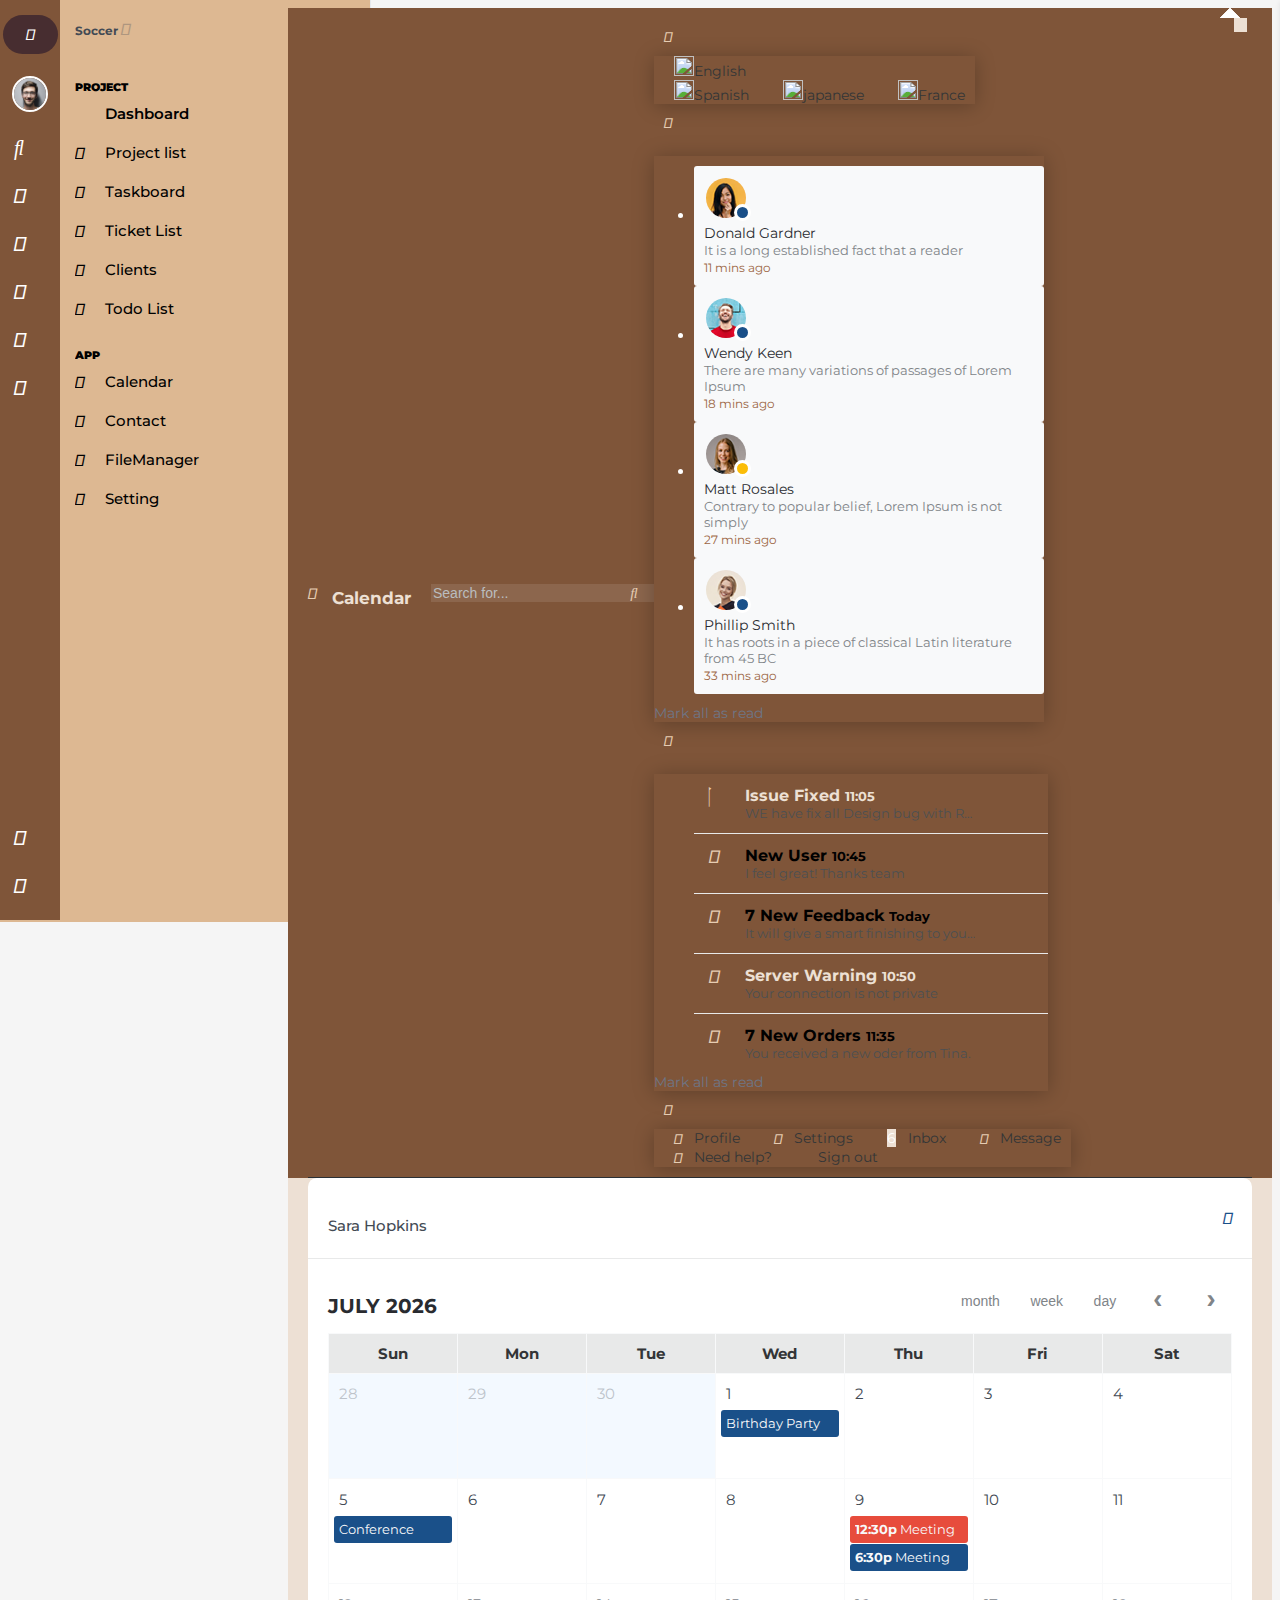
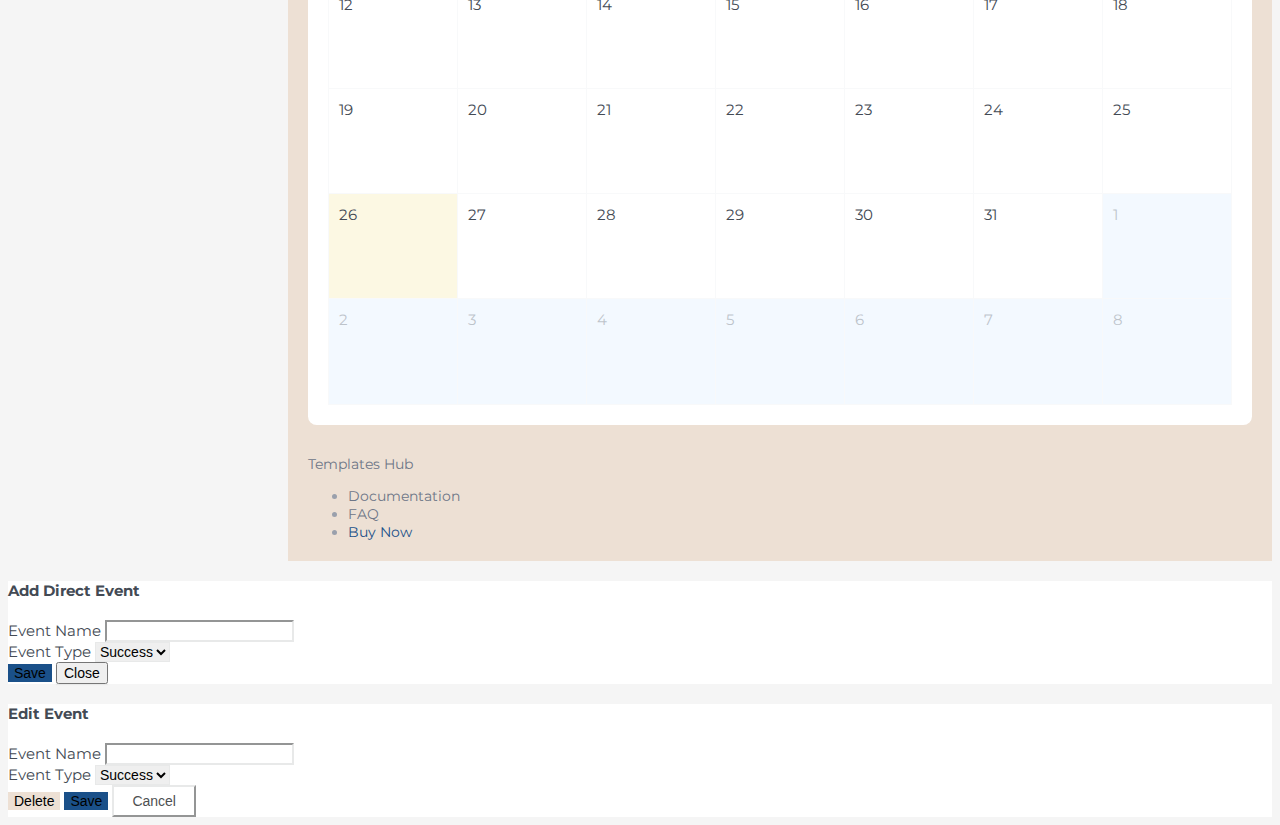
==== app-calendar.html @ 83dcba07 "Template completed v0.0.1" ====
<!doctype html>
<html lang="en" dir="ltr">

<!-- soccer/project/app-calendar.html  07 Jan 2020 03:39:43 GMT -->

<head>
    <meta charset="UTF-8">
    <meta name="viewport"
        content="width=device-width, user-scalable=no, initial-scale=1.0, maximum-scale=1.0, minimum-scale=1.0">
    <meta http-equiv="X-UA-Compatible" content="ie=edge">

    <link rel="icon" href="favicon.ico" type="image/x-icon" />

    <title>:: Soccer :: Calendar</title>

    <!-- Bootstrap Core and vandor -->
    <!-- <link rel="stylesheet" href="assets/plugins/bootstrap/css/bootstrap.min.css" /> -->
    <link href="https://cdn.jsdelivr.net/npm/bootstrap@5.1.3/dist/css/bootstrap.min.css" rel="stylesheet"
        integrity="sha384-1BmE4kWBq78iYhFldvKuhfTAU6auU8tT94WrHftjDbrCEXSU1oBoqyl2QvZ6jIW3" crossorigin="anonymous">
    <!--  Font Awesome -->
    <link rel="stylesheet" href="https://use.fontawesome.com/releases/v5.15.4/css/all.css"
        integrity="sha384-DyZ88mC6Up2uqS4h/KRgHuoeGwBcD4Ng9SiP4dIRy0EXTlnuz47vAwmeGwVChigm" crossorigin="anonymous">


    <link rel="stylesheet" href="assets/plugins/fullcalendar/fullcalendar.min.css">

    <!-- Core css -->
    <link rel="stylesheet" href="assets/css/main.css" />
    <link rel="stylesheet" href="assets/css/theme1.css" />
</head>

<body class="font-montserrat">
    <!-- Page Loader -->
    <div class="page-loader-wrapper">
        <div class="loader">
        </div>
    </div>

    <div id="main_content">

        <div id="header_top" class="header_top">
            <div class="container">
                <div class="hleft">
                    <a class="header-brand" href="index-2.html"><i class="fas   fa-soccer-ball-o brand-logo"></i></a>
                    <div class="dropdown">
                        <a href="javascript:void(0)" class="nav-link user_btn"><img class="avatar" src="assets/images/user.png"
                                alt="" data-toggle="tooltip" data-placement="right" title="User Menu" /></a>
                        <a href="page-search.html" class="nav-link icon xs-hide"><i class="fas fa-search"></i></a>
                        <a href="app-calendar.html" class="nav-link icon app_inbox xs-hide"><i class="fas fa-calendar"></i></a>
                        <a href="app-contact.html" class="nav-link icon xs-hide"><i class="far fa-id-card"></i></a>
                        <a href="app-chat.html" class="nav-link icon xs-hide"><i class="far fa-comments"></i></a>
                        <a href="app-filemanager.html" class="nav-link icon app_file xs-hide"><i class="far fa-folder"></i></a>
                        <a href="javascript:void(0)" class="nav-link icon theme_btn xs-hide"><i class="fas fa-paint-brush"
                                data-toggle="tooltip" data-placement="right" title="Themes"></i></a>
                    </div>
                </div>
                <div class="hright">
                    <div class="dropdown">
                        <a href="javascript:void(0)" class="nav-link icon settingbar"><i class="fas   fa-gear fa-spin"
                                data-toggle="tooltip" data-placement="right" title="Settings"></i></a>
                        <a href="javascript:void(0)" class="nav-link icon menu_toggle"><i class="fas  fa-align-left"></i></a>
                    </div>
                </div>
            </div>
        </div>

        <div id="rightsidebar" class="right_sidebar">
            <a href="javascript:void(0)" class="p-3 settingbar float-right"><i class="fas   fa-close"></i></a>
            <div class="p-4">
                <div class="mb-4">
                    <h6 class="font-14 font-weight-bold text-muted">Font Style</h6>
                    <div class="custom-controls-stacked font_setting">
                        <label class="custom-control custom-radio custom-control-inline">
                            <input type="radio" class="custom-control-input" name="font" value="font-opensans">
                            <span class="custom-control-label">Open Sans Font</span>
                        </label>
                        <label class="custom-control custom-radio custom-control-inline">
                            <input type="radio" class="custom-control-input" name="font" value="font-montserrat" checked="">
                            <span class="custom-control-label">Montserrat Google Font</span>
                        </label>
                        <label class="custom-control custom-radio custom-control-inline">
                            <input type="radio" class="custom-control-input" name="font" value="font-roboto">
                            <span class="custom-control-label">Robot Google Font</span>
                        </label>
                    </div>
                </div>
                <hr>
                <div class="mb-4">
                    <h6 class="font-14 font-weight-bold text-muted">Dropdown Menu Icon</h6>
                    <div class="custom-controls-stacked arrow_option">
                        <label class="custom-control custom-radio custom-control-inline">
                            <input type="radio" class="custom-control-input" name="marrow" value="arrow-a">
                            <span class="custom-control-label">A</span>
                        </label>
                        <label class="custom-control custom-radio custom-control-inline">
                            <input type="radio" class="custom-control-input" name="marrow" value="arrow-b">
                            <span class="custom-control-label">B</span>
                        </label>
                        <label class="custom-control custom-radio custom-control-inline">
                            <input type="radio" class="custom-control-input" name="marrow" value="arrow-c" checked="">
                            <span class="custom-control-label">C</span>
                        </label>
                    </div>
                    <h6 class="font-14 font-weight-bold mt-4 text-muted">SubMenu List Icon</h6>
                    <div class="custom-controls-stacked list_option">
                        <label class="custom-control custom-radio custom-control-inline">
                            <input type="radio" class="custom-control-input" name="listicon" value="list-a" checked="">
                            <span class="custom-control-label">A</span>
                        </label>
                        <label class="custom-control custom-radio custom-control-inline">
                            <input type="radio" class="custom-control-input" name="listicon" value="list-b">
                            <span class="custom-control-label">B</span>
                        </label>
                        <label class="custom-control custom-radio custom-control-inline">
                            <input type="radio" class="custom-control-input" name="listicon" value="list-c">
                            <span class="custom-control-label">C</span>
                        </label>
                    </div>
                </div>
                <hr>
                <div>
                    <h6 class="font-14 font-weight-bold mt-4 text-muted">General Settings</h6>
                    <ul class="setting-list list-unstyled mt-1 setting_switch">
                        <li>
                            <label class="custom-switch">
                                <span class="custom-switch-description">Night Mode</span>
                                <input type="checkbox" name="custom-switch-checkbox" class="custom-switch-input btn-darkmode">
                                <span class="custom-switch-indicator"></span>
                            </label>
                        </li>
                        <li>
                            <label class="custom-switch">
                                <span class="custom-switch-description">Fix Navbar top</span>
                                <input type="checkbox" name="custom-switch-checkbox" class="custom-switch-input btn-fixnavbar">
                                <span class="custom-switch-indicator"></span>
                            </label>
                        </li>
                        <li>
                            <label class="custom-switch">
                                <span class="custom-switch-description">Header Dark</span>
                                <input type="checkbox" name="custom-switch-checkbox" class="custom-switch-input btn-pageheader"
                                    checked="">
                                <span class="custom-switch-indicator"></span>
                            </label>
                        </li>
                        <li>
                            <label class="custom-switch">
                                <span class="custom-switch-description">Min Sidebar Dark</span>
                                <input type="checkbox" name="custom-switch-checkbox"
                                    class="custom-switch-input btn-min_sidebar">
                                <span class="custom-switch-indicator"></span>
                            </label>
                        </li>
                        <li>
                            <label class="custom-switch">
                                <span class="custom-switch-description">Sidebar Dark</span>
                                <input type="checkbox" name="custom-switch-checkbox" class="custom-switch-input btn-sidebar">
                                <span class="custom-switch-indicator"></span>
                            </label>
                        </li>
                        <li>
                            <label class="custom-switch">
                                <span class="custom-switch-description">Icon Color</span>
                                <input type="checkbox" name="custom-switch-checkbox" class="custom-switch-input btn-iconcolor">
                                <span class="custom-switch-indicator"></span>
                            </label>
                        </li>
                        <li>
                            <label class="custom-switch">
                                <span class="custom-switch-description">Gradient Color</span>
                                <input type="checkbox" name="custom-switch-checkbox" class="custom-switch-input btn-gradient">
                                <span class="custom-switch-indicator"></span>
                            </label>
                        </li>
                        <li>
                            <label class="custom-switch">
                                <span class="custom-switch-description">Box Shadow</span>
                                <input type="checkbox" name="custom-switch-checkbox" class="custom-switch-input btn-boxshadow">
                                <span class="custom-switch-indicator"></span>
                            </label>
                        </li>
                        <li>
                            <label class="custom-switch">
                                <span class="custom-switch-description">RTL Support</span>
                                <input type="checkbox" name="custom-switch-checkbox" class="custom-switch-input btn-rtl">
                                <span class="custom-switch-indicator"></span>
                            </label>
                        </li>
                        <li>
                            <label class="custom-switch">
                                <span class="custom-switch-description">Box Layout</span>
                                <input type="checkbox" name="custom-switch-checkbox" class="custom-switch-input btn-boxlayout">
                                <span class="custom-switch-indicator"></span>
                            </label>
                        </li>
                    </ul>
                </div>
                <hr>
                <div class="form-group">
                    <label class="d-block">Storage <span class="float-right">77%</span></label>
                    <div class="progress progress-sm">
                        <div class="progress-bar" role="progressbar" aria-valuenow="77" aria-valuemin="0" aria-valuemax="100"
                            style="width: 77%;"></div>
                    </div>
                    <button type="button" class="btn btn-primary btn-block mt-3">Upgrade Storage</button>
                </div>
            </div>
        </div>

        <div class="theme_div">
            <div class="card">
                <div class="card-body">
                    <ul class="list-group list-unstyled">
                        <li class="list-group-item mb-2">
                            <p>Default Theme</p>
                            <a href="index-2.html"><img src="assets/images/themes/default.png" class="img-fluid" /></a>
                        </li>
                        <li class="list-group-item mb-2">
                            <p>Night Mode Theme</p>
                            <a href="project-dark/index.html"><img src="assets/images/themes/dark.png"
                                    class="img-fluid" /></a>
                        </li>
                        <li class="list-group-item mb-2">
                            <p>RTL Version</p>
                            <a href="project-rtl/index.html"><img src="assets/images/themes/rtl.png"
                                    class="img-fluid" /></a>
                        </li>
                    </ul>
                </div>
            </div>
        </div>

        <div class="user_div">
            <h5 class="brand-name mb-4">Soccer<a href="javascript:void(0)" class="user_btn"><i
                        class="icon-logout"></i></a></h5>
            <div class="card-body">
                <a href="page-profile.html"><img class="card-profile-img" src="assets/images/sm/avatar1.jpg" alt=""></a>
                <h6 class="mb-0">Peter Richards</h6>
                <span>peter.richard@gmail.com</span>
                <div class="d-flex align-items-baseline mt-3">
                    <h3 class="mb-0 mr-2">9.8</h3>
                    <p class="mb-0"><span class="text-success">1.6% <i class="fa  fa-arrow-up"></i></span></p>
                </div>
                <div class="progress progress-xs">
                    <div class="progress-bar" role="progressbar" style="width: 15%" aria-valuenow="15" aria-valuemin="0"
                        aria-valuemax="100"></div>
                    <div class="progress-bar bg-info" role="progressbar" style="width: 20%" aria-valuenow="20"
                        aria-valuemin="0" aria-valuemax="100"></div>
                    <div class="progress-bar bg-success" role="progressbar" style="width: 30%" aria-valuenow="30"
                        aria-valuemin="0" aria-valuemax="100"></div>
                    <div class="progress-bar bg-orange" role="progressbar" style="width: 5%" aria-valuenow="20"
                        aria-valuemin="0" aria-valuemax="100"></div>
                    <div class="progress-bar bg-indigo" role="progressbar" style="width: 13%" aria-valuenow="20"
                        aria-valuemin="0" aria-valuemax="100"></div>
                </div>
                <h6 class="text-uppercase font-10 mt-1">Performance Score</h6>
                <hr>
                <p>Activity</p>
                <ul class="new_timeline">
                    <li>
                        <div class="bullet pink"></div>
                        <div class="time">11:00am</div>
                        <div class="desc">
                            <h3>Attendance</h3>
                            <h4>Computer Class</h4>
                        </div>
                    </li>
                    <li>
                        <div class="bullet pink"></div>
                        <div class="time">11:30am</div>
                        <div class="desc">
                            <h3>Added an interest</h3>
                            <h4>“Volunteer Activities”</h4>
                        </div>
                    </li>
                    <li>
                        <div class="bullet green"></div>
                        <div class="time">12:00pm</div>
                        <div class="desc">
                            <h3>Developer Team</h3>
                            <h4>Hangouts</h4>
                            <ul class="list-unstyled team-info margin-0 p-t-5">
                                <li><img src="assets/images/xs/avatar1.jpg" alt="Avatar"></li>
                                <li><img src="assets/images/xs/avatar2.jpg" alt="Avatar"></li>
                                <li><img src="assets/images/xs/avatar3.jpg" alt="Avatar"></li>
                                <li><img src="assets/images/xs/avatar4.jpg" alt="Avatar"></li>
                            </ul>
                        </div>
                    </li>
                    <li>
                        <div class="bullet green"></div>
                        <div class="time">2:00pm</div>
                        <div class="desc">
                            <h3>Responded to need</h3>
                            <a href="javascript:void(0)">“In-Kind Opportunity”</a>
                        </div>
                    </li>
                    <li>
                        <div class="bullet orange"></div>
                        <div class="time">1:30pm</div>
                        <div class="desc">
                            <h3>Lunch Break</h3>
                        </div>
                    </li>
                    <li>
                        <div class="bullet green"></div>
                        <div class="time">2:38pm</div>
                        <div class="desc">
                            <h3>Finish</h3>
                            <h4>Go to Home</h4>
                        </div>
                    </li>
                </ul>
            </div>
        </div>

        <div id="left-sidebar" class="sidebar ">
            <h5 class="brand-name">Soccer
                <a href="javascript:void(0)" class="menu_option float-right">
                    <span class="d-flex justify-content-end">
                        <i class=" fas fa-th-large font-16" data-toggle="tooltip" data-placement="left"
                            title="Grid & List Toggle"></i>
                    </span>
                </a>
            </h5>
            <nav id="left-sidebar-nav" class="sidebar-nav">
                <ul class="metismenu">
                    <li class="g_heading">Project</li>
                    <li class="active"><a href="index-2.html"><i class="fas fa-tachometer-alt"></i><span>Dashboard</span></a>
                    </li>
                    <li><a href="project-list.html"><i class="fas   fa-list-ol"></i><span>Project list</span></a></li>
                    <li><a href="project-taskboard.html"><i class="fas fa-calendar-check-o"></i><span>Taskboard</span></a></li>
                    <li><a href="project-ticket.html"><i class="fas fa-list-ul"></i><span>Ticket List</span></a></li>
                   
                    <li><a href="project-clients.html"><i class="fas   fa-user"></i><span>Clients</span></a></li>
                    <li><a href="project-todo.html"><i class="fas fa-check-square "></i><span>Todo List</span></a>
                    </li>
                    <li class="g_heading">App</li>
                    <li><a href="app-calendar.html"><i class="fas   fa-calendar"></i><span>Calendar</span></a></li>
                    <li><a href="app-contact.html"><i class="fas   fa-address-book"></i><span>Contact</span></a></li>
                    <li><a href="app-filemanager.html"><i class="fas   fa-folder"></i><span>FileManager</span></a></li>
                    <li><a href="app-setting.html"><i class="fas   fa-gear"></i><span>Setting</span></a></li>
                </ul>
            </nav>
        </div>

        <div class="page">
            <div id="page_top" class="section-body top_dark">
                <div class="container-fluid">
                    <div class="page-header">
                        <div class="left">
                            <a href="javascript:void(0)" class="icon menu_toggle mr-3"><i
                                    class="fas  fa-align-left"></i></a>
                            <h1 class="page-title">Calendar</h1>

                        </div>
                    <div class="right">
                        <div class="input-icon xs-hide mr-4">
                            <input type="text" class="form-control" placeholder="Search for...">
                            <span class="input-icon-addon"><i class="fas fa-search"></i></span>
                        </div>
                        <div class="notification d-flex">
                            <div class="dropdown d-flex">
                                <a class="nav-link icon d-none d-md-flex btn btn-default btn-icon ml-2" data-toggle="dropdown"><i
                                        class="fas   fa-language"></i></a>
                                <div class="dropdown-menu dropdown-menu-right dropdown-menu-arrow">
                                    <a class="dropdown-item" href="#"><img class="w20 mr-2" src="assets/images/flags/us.svg">English</a>
                                    <div class="dropdown-divider"></div>
                                    <a class="dropdown-item" href="#"><img class="w20 mr-2" src="assets/images/flags/es.svg">Spanish</a>
                                    <a class="dropdown-item" href="#"><img class="w20 mr-2" src="assets/images/flags/jp.svg">japanese</a>
                                    <a class="dropdown-item" href="#"><img class="w20 mr-2" src="assets/images/flags/bl.svg">France</a>
                                </div>
                            </div>
                            <div class="dropdown d-flex">
                                <a class="nav-link icon d-none d-md-flex btn btn-default btn-icon ml-2" data-toggle="dropdown"><i
                                        class="fas   fa-envelope"></i><span class="badge badge-success nav-unread"></span></a>
                                <div class="dropdown-menu dropdown-menu-right dropdown-menu-arrow">
                                    <ul class="right_chat list-unstyled w350 p-0">
                                        <li class="online">
                                            <a href="javascript:void(0);" class="media">
                                                <img class="media-object" src="assets/images/xs/avatar4.jpg" alt="">
                                                <div class="media-body">
                                                    <span class="name">Donald Gardner</span>
                                                    <div class="message">It is a long established fact that a reader
                                                    </div>
                                                    <small>11 mins ago</small>
                                                    <span class="badge badge-outline status"></span>
                                                </div>
                                            </a>
                                        </li>
                                        <li class="online">
                                            <a href="javascript:void(0);" class="media">
                                                <img class="media-object " src="assets/images/xs/avatar5.jpg" alt="">
                                                <div class="media-body">
                                                    <span class="name">Wendy Keen</span>
                                                    <div class="message">There are many variations of passages of
                                                        Lorem Ipsum</div>
                                                    <small>18 mins ago</small>
                                                    <span class="badge badge-outline status"></span>
                                                </div>
                                            </a>
                                        </li>
                                        <li class="offline">
                                            <a href="javascript:void(0);" class="media">
                                                <img class="media-object " src="assets/images/xs/avatar2.jpg" alt="">
                                                <div class="media-body">
                                                    <span class="name">Matt Rosales</span>
                                                    <div class="message">Contrary to popular belief, Lorem Ipsum is
                                                        not simply</div>
                                                    <small>27 mins ago</small>
                                                    <span class="badge badge-outline status"></span>
                                                </div>
                                            </a>
                                        </li>
                                        <li class="online">
                                            <a href="javascript:void(0);" class="media">
                                                <img class="media-object " src="assets/images/xs/avatar3.jpg" alt="">
                                                <div class="media-body">
                                                    <span class="name">Phillip Smith</span>
                                                    <div class="message">It has roots in a piece of classical Latin
                                                        literature from 45 BC</div>
                                                    <small>33 mins ago</small>
                                                    <span class="badge badge-outline status"></span>
                                                </div>
                                            </a>
                                        </li>
                                    </ul>
                                    <div class="dropdown-divider"></div>
                                    <a href="javascript:void(0)" class="dropdown-item text-center text-muted-dark readall">Mark all as
                                        read</a>
                                </div>
                            </div>
                            <div class="dropdown d-flex">
                                <a class="nav-link icon d-none d-md-flex btn btn-default btn-icon ml-2" data-toggle="dropdown"><i
                                        class="fas   fa-bell"></i><span class="badge badge-primary nav-unread"></span></a>
                                <div class="dropdown-menu dropdown-menu-right dropdown-menu-arrow">
                                    <ul class="list-unstyled feeds_widget">
                                        <li>
                                            <div class="feeds-left"><i class="fas   fa-check"></i></div>
                                            <div class="feeds-body">
                                                <h4 class="title text-danger">Issue Fixed <small
                                                        class="float-right text-muted">11:05</small></h4>
                                                <small>WE have fix all Design bug with Responsive</small>
                                            </div>
                                        </li>
                                        <li>
                                            <div class="feeds-left"><i class="fas   fa-user"></i></div>
                                            <div class="feeds-body">
                                                <h4 class="title">New User <small class="float-right text-muted">10:45</small></h4>
                                                <small>I feel great! Thanks team</small>
                                            </div>
                                        </li>
                                        <li>
                                            <div class="feeds-left"><i class="fas   fa-thumbs-o-up"></i></div>
                                            <div class="feeds-body">
                                                <h4 class="title">7 New Feedback <small class="float-right text-muted">Today</small></h4>
                                                <small>It will give a smart finishing to your site</small>
                                            </div>
                                        </li>
                                        <li>
                                            <div class="feeds-left"><i class="fas   fa-question-circle"></i></div>
                                            <div class="feeds-body">
                                                <h4 class="title text-warning">Server Warning <small
                                                        class="float-right text-muted">10:50</small></h4>
                                                <small>Your connection is not private</small>
                                            </div>
                                        </li>
                                        <li>
                                            <div class="feeds-left"><i class="fas   fa-shopping-cart"></i></div>
                                            <div class="feeds-body">
                                                <h4 class="title">7 New Orders <small class="float-right text-muted">11:35</small></h4>
                                                <small>You received a new oder from Tina.</small>
                                            </div>
                                        </li>
                                    </ul>
                                    <div class="dropdown-divider"></div>
                                    <a href="javascript:void(0)" class="dropdown-item text-center text-muted-dark readall">Mark all as
                                        read</a>
                                </div>
                            </div>
                            <div class="dropdown d-flex">
                                <a class="nav-link icon d-none d-md-flex btn btn-default btn-icon ml-2" data-toggle="dropdown"><i
                                        class="fas   fa-user"></i></a>
                                <div class="dropdown-menu dropdown-menu-right dropdown-menu-arrow">
                                    <a class="dropdown-item" href="page-profile.html"><i class="dropdown-icon far fa-user"></i> Profile</a>
                                    <a class="dropdown-item" href="app-setting.html"><i class="dropdown-icon fas fa-cog"></i> Settings</a>
                                    <a class="dropdown-item" href="javascript:void(0)"><span class="float-right"><span
                                                class="badge badge-primary">6</span></span><i class="dropdown-icon far fa-mail"></i>
                                        Inbox</a>
                                    <a class="dropdown-item" href="javascript:void(0)"><i class="dropdown-icon far fa-send"></i> Message</a>
                                    <div class="dropdown-divider"></div>
                                    <a class="dropdown-item" href="javascript:void(0)"><i class="dropdown-icon far fa-question-circle"></i>
                                        Need help?</a>
                                    <a class="dropdown-item" href="login.html"><i class="dropdown-icon fas fa-sign-out-alt"></i> Sign
                                        out</a>
                                </div>
                            </div>
                        </div>
                    </div>
                    </div>
                </div>
            </div>
            <div class="section-body mt-3">
                <div class="container-fluid">
                    <div class="row clearfix row-deck">
                        <div class="col-lg-12 col-md-12">
                            <div class="card">
                                <div class="card-header bline">
                                    <h3 class="card-title">Sara Hopkins</h3>
                                    <div class="card-options">
                                        <a href="#" class="card-options-fullscreen" data-toggle="card-fullscreen"><i
                                                class="fas fa-compress"></i></a>
                                    </div>
                                </div>
                                <div class="card-body">
                                    <div id="calendar"></div>
                                </div>
                            </div>
                        </div>
                    </div>
                </div>
            </div>
            <div class="section-body">
                <footer class="footer">
                    <div class="container-fluid">
                        <div class="row">
                            <div class="col-md-6 col-sm-12">
                                <a href="templateshub.net">Templates Hub</a>
                            </div>
                            <div class="col-md-6 col-sm-12 text-md-right d-flex justify-content-end">
                                <ul class="list-inline mb-0">
                                    <li class="list-inline-item"><a href="doc/index.html">Documentation</a></li>
                                    <li class="list-inline-item"><a href="javascript:void(0)">FAQ</a></li>
                                    <li class="list-inline-item"><a href="javascript:void(0)"
                                            class="btn btn-outline-primary btn-sm">Buy Now</a></li>
                                </ul>
                            </div>
                        </div>
                    </div>
                </footer>
            </div>
        </div>
    </div>


    <!-- Add New Event popup -->
    <div class="modal fade" id="addNewEvent" aria-hidden="true" style="display: none;">
        <div class="modal-dialog">
            <div class="modal-content">
                <div class="modal-header">
                    <h4 class="modal-title"><strong>Add</strong> an event</h4>
                    <button type="button" class="close" data-dismiss="modal" aria-hidden="true">×</button>
                </div>
                <div class="modal-body">
                    <form>
                        <div class="row">
                            <div class="col-md-6">
                                <label class="control-label">Event Name</label>
                                <input class="form-control" placeholder="Enter name" type="text" name="category-name">
                            </div>
                            <div class="col-md-6">
                                <label class="control-label">Choose Event Color</label>
                                <select class="form-control" data-placeholder="Choose a color..." name="category-color">
                                    <option value="success">Success</option>
                                    <option value="danger">Danger</option>
                                    <option value="info">Info</option>
                                    <option value="primary">Primary</option>
                                    <option value="warning">Warning</option>
                                </select>
                            </div>
                        </div>
                    </form>
                </div>
                <div class="modal-footer">
                    <button type="button" class="btn btn-success save-event" data-dismiss="modal">Save</button>
                    <button type="button" class="btn btn-secondary" data-dismiss="modal">Close</button>
                </div>
            </div>
        </div>
    </div>
    <!-- Add Direct Event popup -->
    <div class="modal fade" id="addDirectEvent" tabindex="-1" role="dialog">
        <div class="modal-dialog" role="document">
            <div class="modal-content">
                <div class="modal-header">
                    <h4 class="modal-title">Add Direct Event</h4>
                </div>
                <div class="modal-body">
                    <div class="row">
                        <div class="col-md-6">
                            <div class="form-group">
                                <label>Event Name</label>
                                <input class="form-control" name="event-name" type="text" />
                            </div>
                        </div>
                        <div class="col-md-6">
                            <div class="form-group">
                                <label>Event Type</label>
                                <select name="event-bg" class="form-control">
                                    <option value="success">Success</option>
                                    <option value="danger">Danger</option>
                                    <option value="info">Info</option>
                                    <option value="primary">Primary</option>
                                    <option value="warning">Warning</option>
                                </select>
                            </div>
                        </div>
                    </div>
                </div>
                <div class="modal-footer">
                    <button class="btn save-btn btn-success">Save</button>
                    <button class="btn btn-secondary" data-dismiss="modal">Close</button>
                </div>
            </div>
        </div>
    </div>
    <!-- Event Edit Modal popup -->
    <div class="modal fade" id="eventEditModal" tabindex="-1" role="dialog">
        <div class="modal-dialog" role="document">
            <div class="modal-content">
                <div class="modal-header">
                    <h4 class="modal-title">Edit Event</h4>
                </div>
                <div class="modal-body">
                    <div class="row">
                        <div class="col-md-6">
                            <div class="form-group">
                                <label>Event Name</label>
                                <input class="form-control" name="event-name" type="text" />
                            </div>
                        </div>
                        <div class="col-md-6">
                            <div class="form-group">
                                <label>Event Type</label>
                                <select name="event-bg" class="form-control">
                                    <option value="success">Success</option>
                                    <option value="danger">Danger</option>
                                    <option value="info">Info</option>
                                    <option value="primary">Primary</option>
                                    <option value="warning">Warning</option>
                                </select>
                            </div>
                        </div>
                    </div>
                </div>
                <div class="modal-footer">
                    <button class="btn mr-auto delete-btn btn-danger">Delete</button>
                    <button class="btn save-btn btn-success">Save</button>
                    <button class="btn btn-default" data-dismiss="modal">Cancel</button>
                </div>
            </div>
        </div>
    </div>

    <script src="assets/bundles/lib.vendor.bundle.js"></script>

    <script src="assets/bundles/fullcalendar.bundle.js"></script>

    <script src="assets/js/core.js"></script>
    <script src="assets/js/page/calendar.js"></script>
</body>

<!-- soccer/project/app-calendar.html  07 Jan 2020 03:40:20 GMT -->

</html>
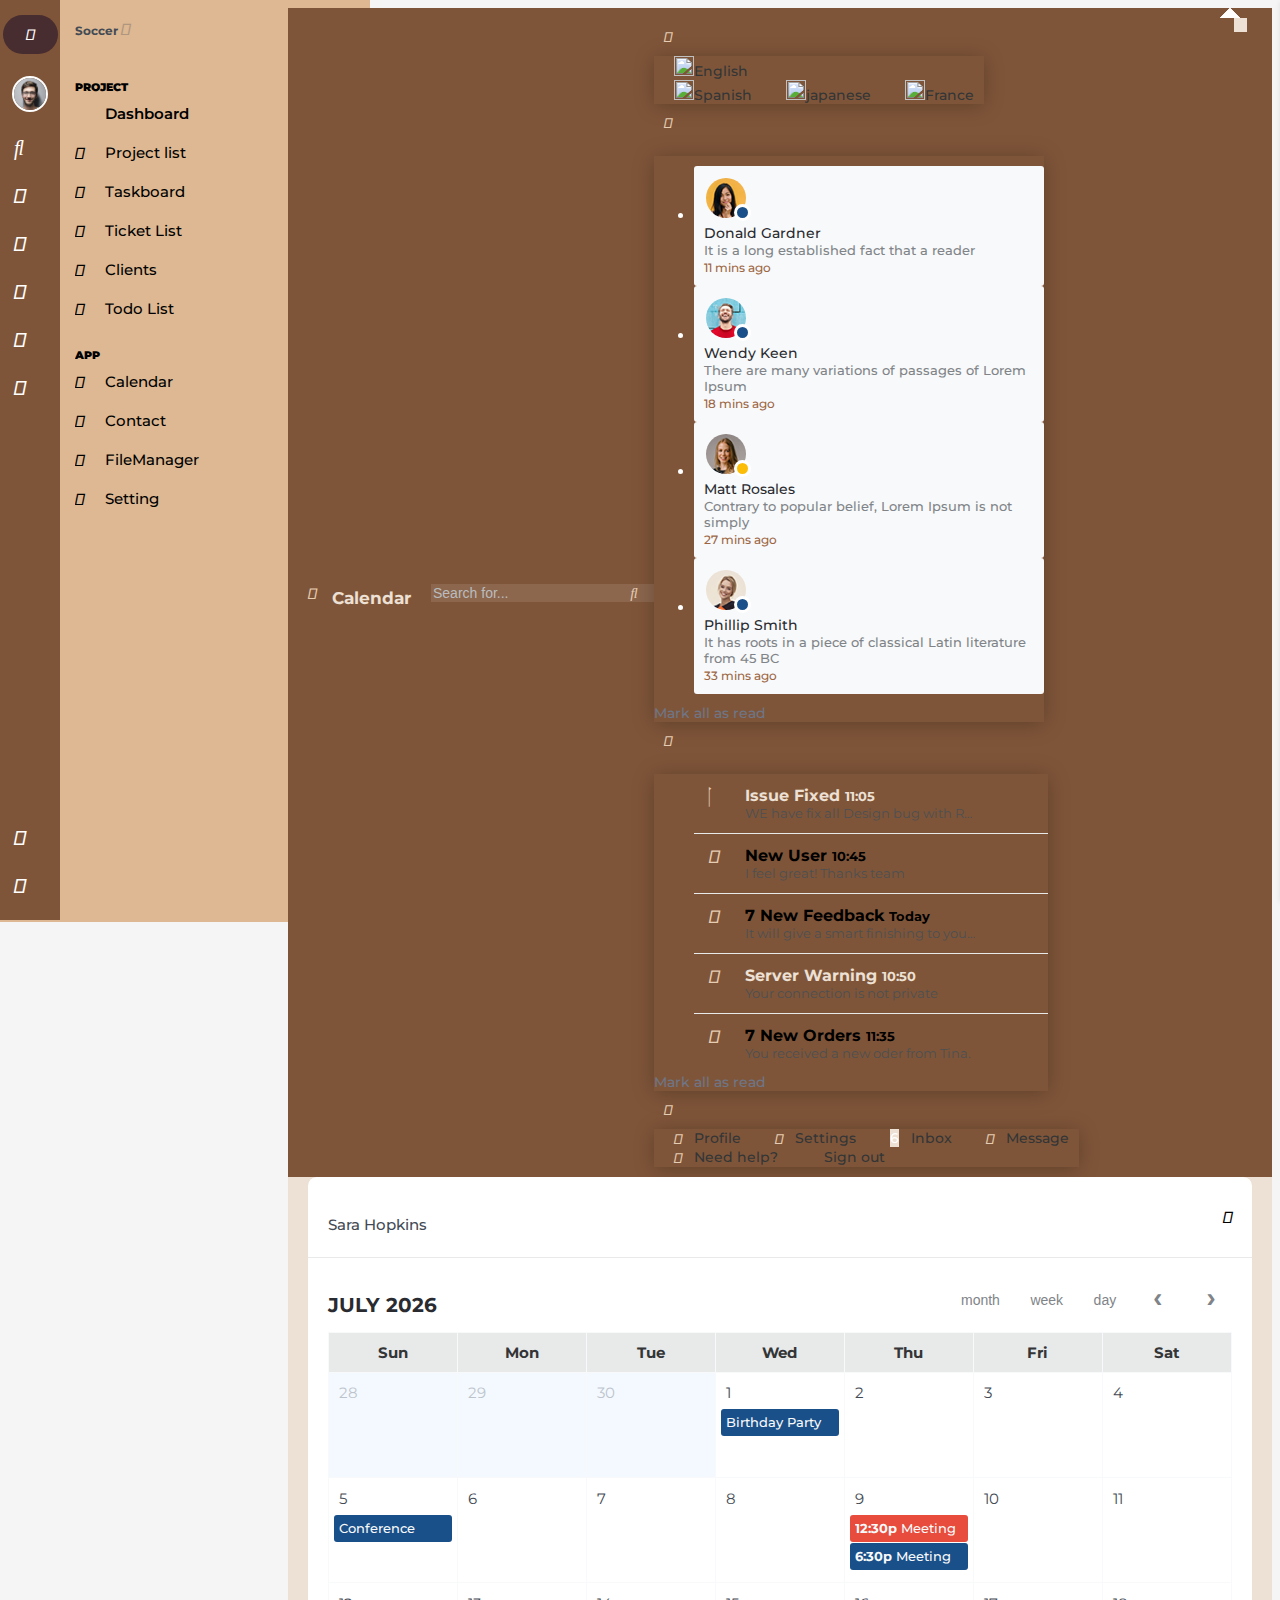
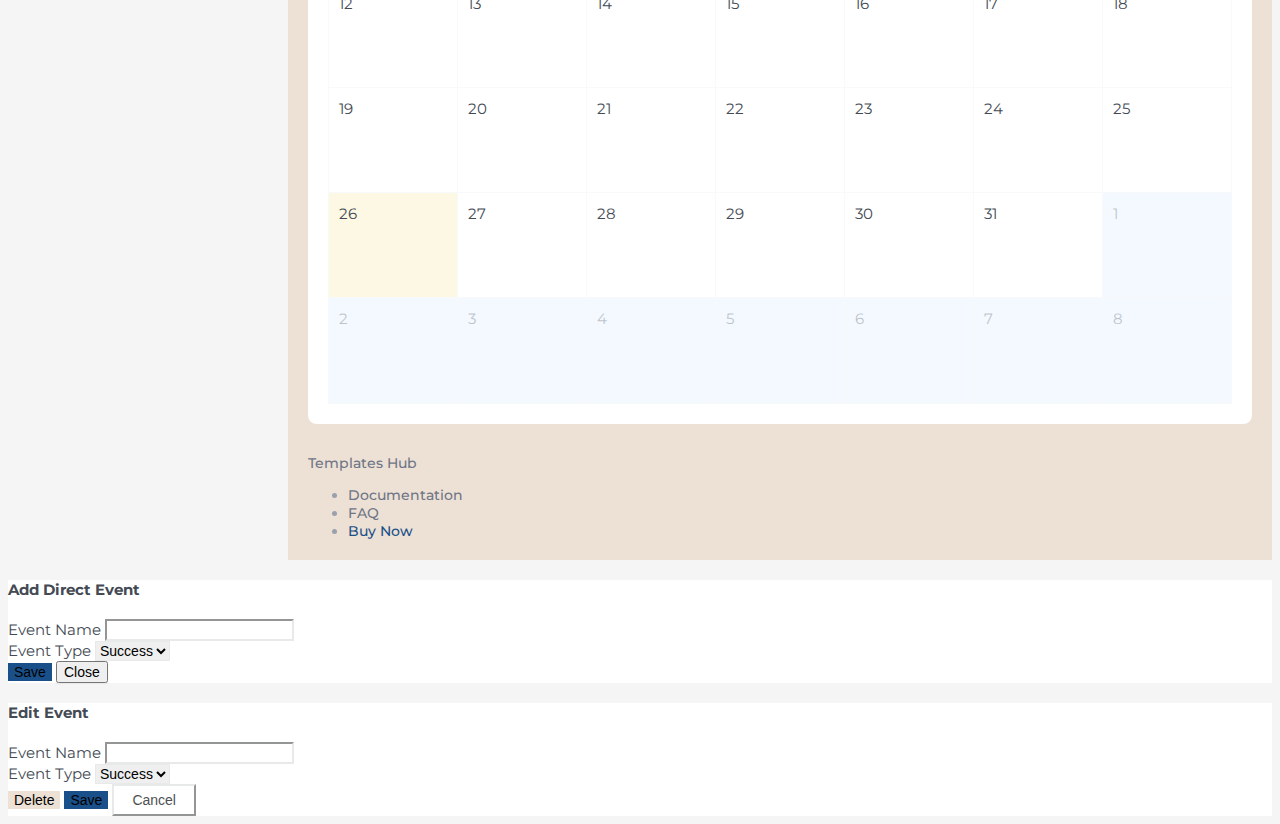
==== commit 338272d3: "updated all design" ====
--- a/app-calendar.html
+++ b/app-calendar.html
@@ -41,7 +41,7 @@
         <div id="header_top" class="header_top">
             <div class="container">
                 <div class="hleft">
-                    <a class="header-brand" href="index-2.html"><i class="fas   fa-soccer-ball-o brand-logo"></i></a>
+                    <a class="header-brand" href="index.html"><i class="fas   fa-soccer-ball-o brand-logo"></i></a>
                     <div class="dropdown">
                         <a href="javascript:void(0)" class="nav-link user_btn"><img class="avatar" src="assets/images/user.png"
                                 alt="" data-toggle="tooltip" data-placement="right" title="User Menu" /></a>
@@ -213,7 +213,7 @@
                     <ul class="list-group list-unstyled">
                         <li class="list-group-item mb-2">
                             <p>Default Theme</p>
-                            <a href="index-2.html"><img src="assets/images/themes/default.png" class="img-fluid" /></a>
+                            <a href="index.html"><img src="assets/images/themes/default.png" class="img-fluid" /></a>
                         </li>
                         <li class="list-group-item mb-2">
                             <p>Night Mode Theme</p>
@@ -326,7 +326,7 @@
             <nav id="left-sidebar-nav" class="sidebar-nav">
                 <ul class="metismenu">
                     <li class="g_heading">Project</li>
-                    <li class="active"><a href="index-2.html"><i class="fas fa-tachometer-alt"></i><span>Dashboard</span></a>
+                    <li class="active"><a href="index.html"><i class="fas fa-tachometer-alt"></i><span>Dashboard</span></a>
                     </li>
                     <li><a href="project-list.html"><i class="fas   fa-list-ol"></i><span>Project list</span></a></li>
                     <li><a href="project-taskboard.html"><i class="fas fa-calendar-check-o"></i><span>Taskboard</span></a></li>
--- a/assets/css/main.css
+++ b/assets/css/main.css
@@ -8629,7 +8629,7 @@
 }
 
 .page .section-body {
-    background: #ede0d4
+    background: #ede0d4;
 }
 
 .section-body {
@@ -8666,7 +8666,7 @@
     justify-content: space-between;
     padding: 10px 0;
     align-items: center;
-    border-bottom: 1px solid #E8E9E9
+    /* border-bottom: 1px solid #E8E9E9 */
 }
 
 .page-header .left {
@@ -9425,7 +9425,7 @@
     transition: all 0.3s ease-in-out;
     width: 280px;
     background-color: #fff;
-    border-right: 1px solid #E6E9ED;
+    /* border-right: 1px solid #E6E9ED; */
     left: 0;
     overflow-y: auto;
     position: fixed;
@@ -10056,22 +10056,24 @@
 
 .nav-tabs .nav-link {
     transition: .3s border-color;
-    font-weight: 400;
+    font-weight: 500;
     border: 0;
     color: inherit;
     border-bottom: 3px solid transparent;
     margin-bottom: -1px;
-    padding: 1rem 0
+    padding: 1rem 0;
+    color:#9c6644
 }
 
 .nav-tabs .nav-link:hover:not(.disabled) {
-    border-color: #6e7687;
-    color: #6e7687
+    border-color:#a44200 ;
+    color: #a44200 
 }
 
 .nav-tabs .nav-link.active {
-    border-color: #2185d0;
-    color: #2185d0;
+    font-weight: 700;
+    border-color: #7f5539;
+    color: #7f5539;
     background: transparent
 }
 
@@ -10737,7 +10739,7 @@
 
 .card-options a:not(.btn):hover {
     text-decoration: none;
-    color: #fff
+    color: #7f5539
 }
 
 .card-options .dropdown-toggle:after {
--- a/assets/css/theme1.css
+++ b/assets/css/theme1.css
@@ -3,9 +3,17 @@
     background: #E74C3C
 }
 
-a,
-.btn-link {
+a, .btn-link {
+    font-weight: 500;
     color: #9c6644
+ 
+}
+.btn-link:hover {
+    color: #a44200 
+}
+
+a:hover{
+    color: #a44200 
 }
 
 .text-green,
@@ -31,7 +39,14 @@
 .badge-primary {
     background-color: #ede0d4
 }
-
+.btn-add {
+    background: #9c6644 ;
+    color: #fff; 
+}
+.btn-add:hover {
+    background: #7f5539 ;
+    color: #fff ;
+}
 .btn-primary {
     background: #1A5089;
     color: #fff;
@@ -44,8 +59,8 @@
 }
 
 .nav-tabs .nav-link.active {
-    border-color: #E74C3C;
-    color: #E74C3C
+    border-color: #7f5539;
+    color: #7f5539
 }
 
 .form-control:focus {
@@ -309,7 +324,7 @@
 }
 
 .card .card-options a {
-    color: #1A5089
+    color: #000000
 }
 
 .card .card-options a.btn {
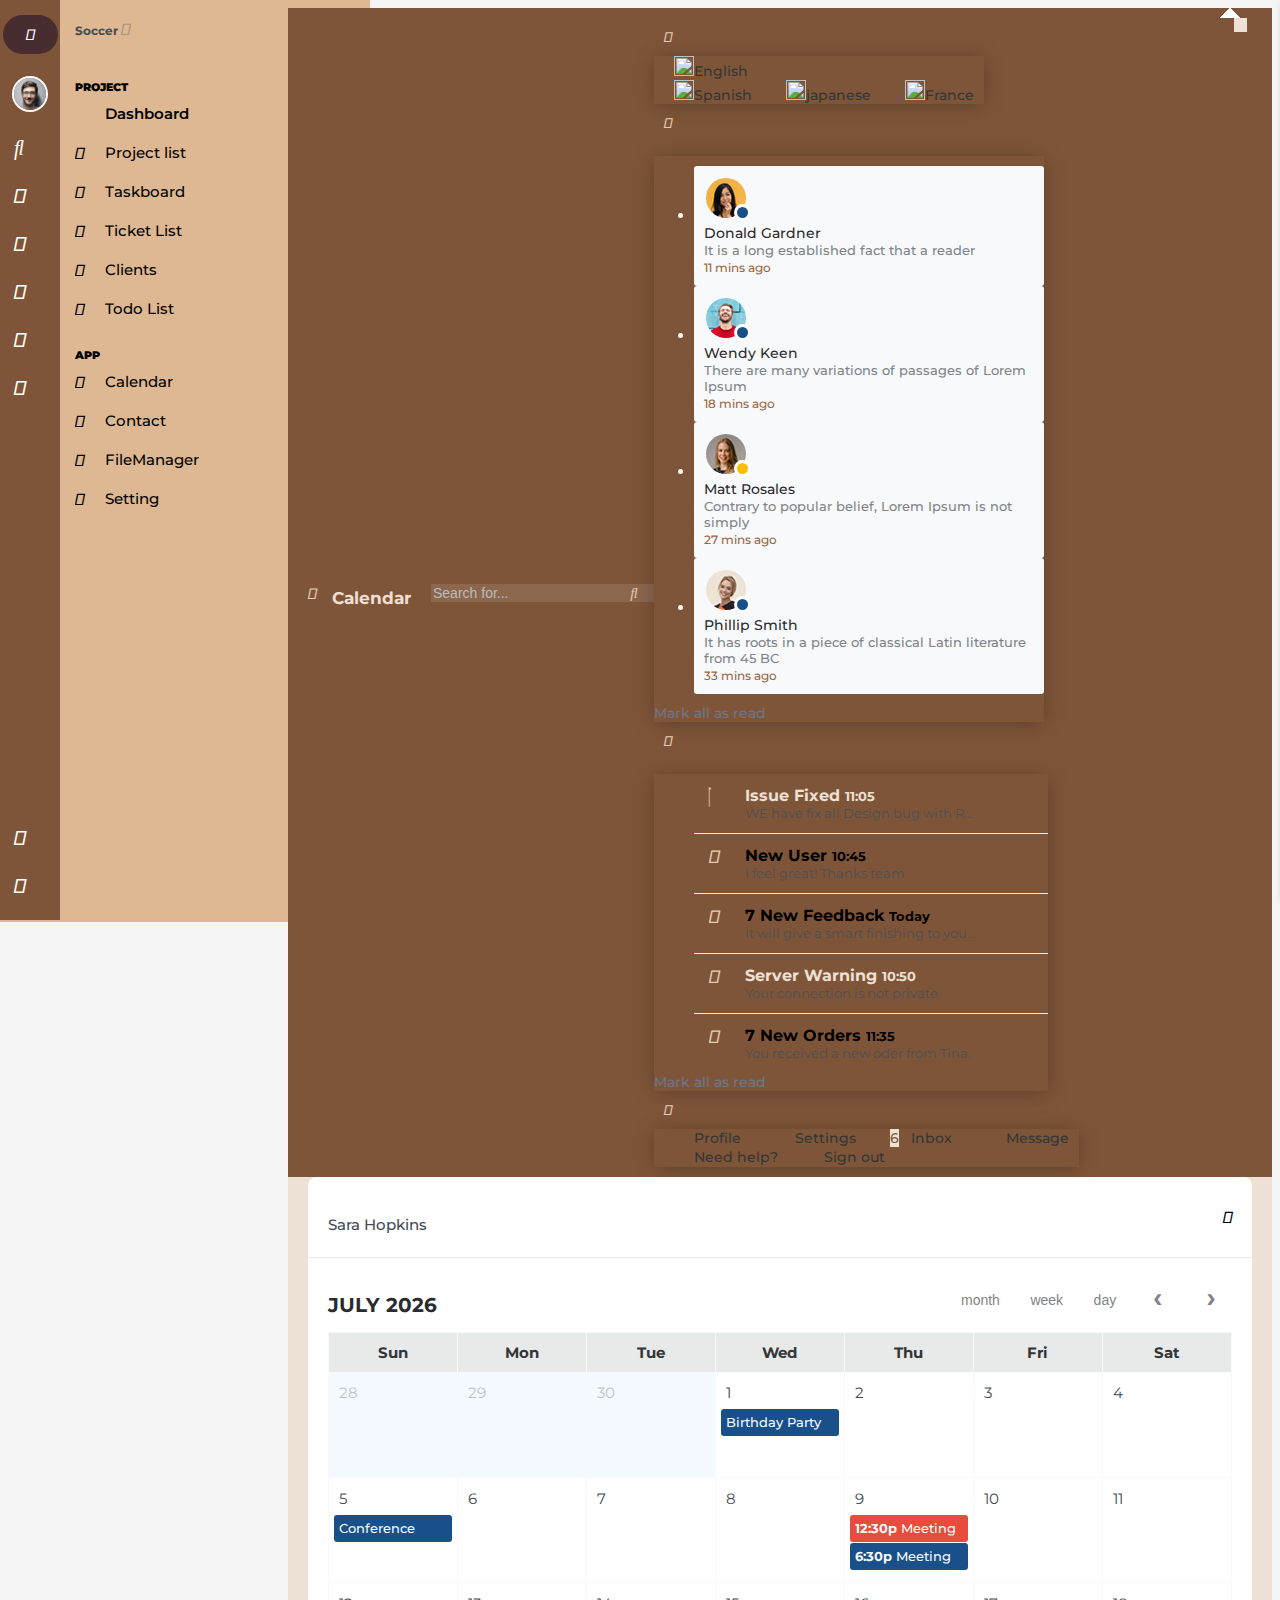
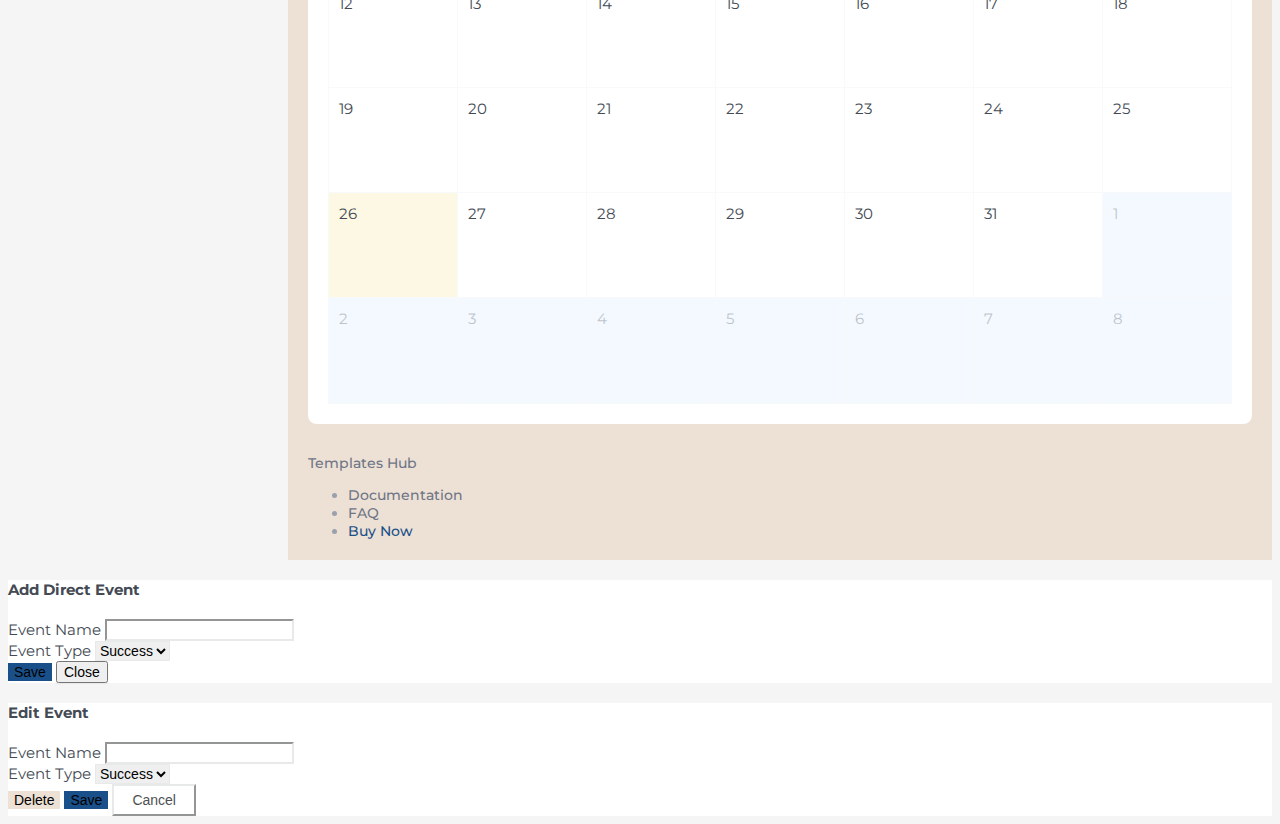
==== commit d4efad49: "icon color fixed" ====
--- a/app-calendar.html
+++ b/app-calendar.html
@@ -500,7 +500,7 @@
                     </div>
                 </div>
             </div>
-            <div class="section-body mt-3">
+            <div class="section-body pt-3">
                 <div class="container-fluid">
                     <div class="row clearfix row-deck">
                         <div class="col-lg-12 col-md-12">
--- a/assets/css/main.css
+++ b/assets/css/main.css
@@ -6621,6 +6621,13 @@
 .setting-list li {
     margin-bottom: 10px
 }
+.card-bottom{
+    margin-bottom: 0;
+}
+/* .card{
+    padding-bottom: 10px;
+} */
+
 
 .ml-15,
 .card-options>a,
@@ -10903,11 +10910,15 @@
     color :#000
 }
 .dropdown-menu .dropdown-item {
-    color: #333537;
+    color: #333734;
     font-size: 14px;
     padding: 10px 10px 10px 20px;
     /* margin: 0 10px; */
     width: auto
+}
+
+.dropdown-icon a{ 
+    color: #000;
 }
 
 .dropdown-menu .dropdown-item:hover,
@@ -17583,7 +17594,7 @@
 
 .dark-mode .header .dropdown-menu .dropdown-item:hover,
 .dark-mode .header .dropdown-menu .dropdown-item.active {
-    color: #283041
+    color: #fff
 }
 
 .dark-mode .card {
--- a/assets/css/theme1.css
+++ b/assets/css/theme1.css
@@ -272,7 +272,22 @@
 }
 .page-header i{
     color : #e6ccb2;
-
+}
+
+.page-header .dropdown-item i{
+    color : #7f5539;
+}
+
+.page-header .dropdown-item .badge-primary{
+    color : #7f5539;
+}
+
+.page-header .dropdown-item:hover i{
+    color: #fff;
+}
+
+.page-header .dropdown-item :hover .badge-primary {
+    color: #fff;
 }
 
 .page-header .right .nav-pills .nav-link {
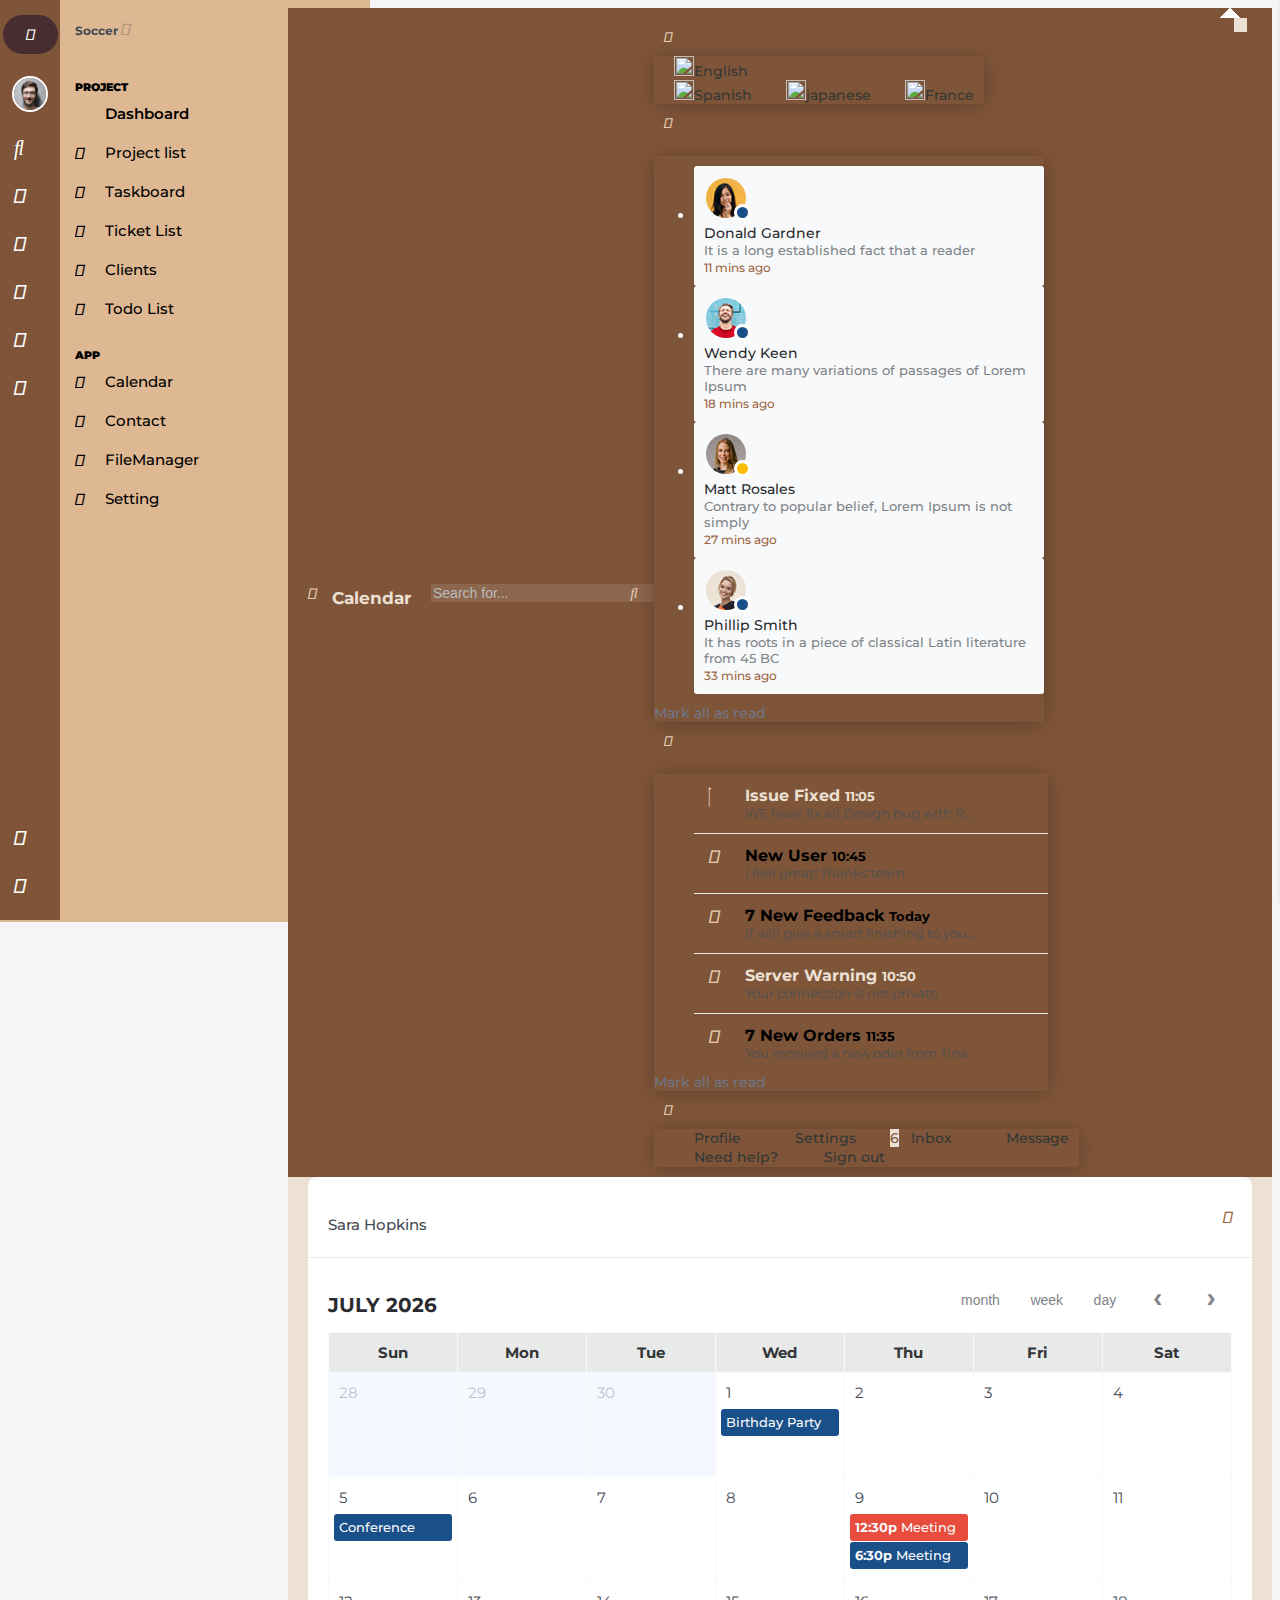
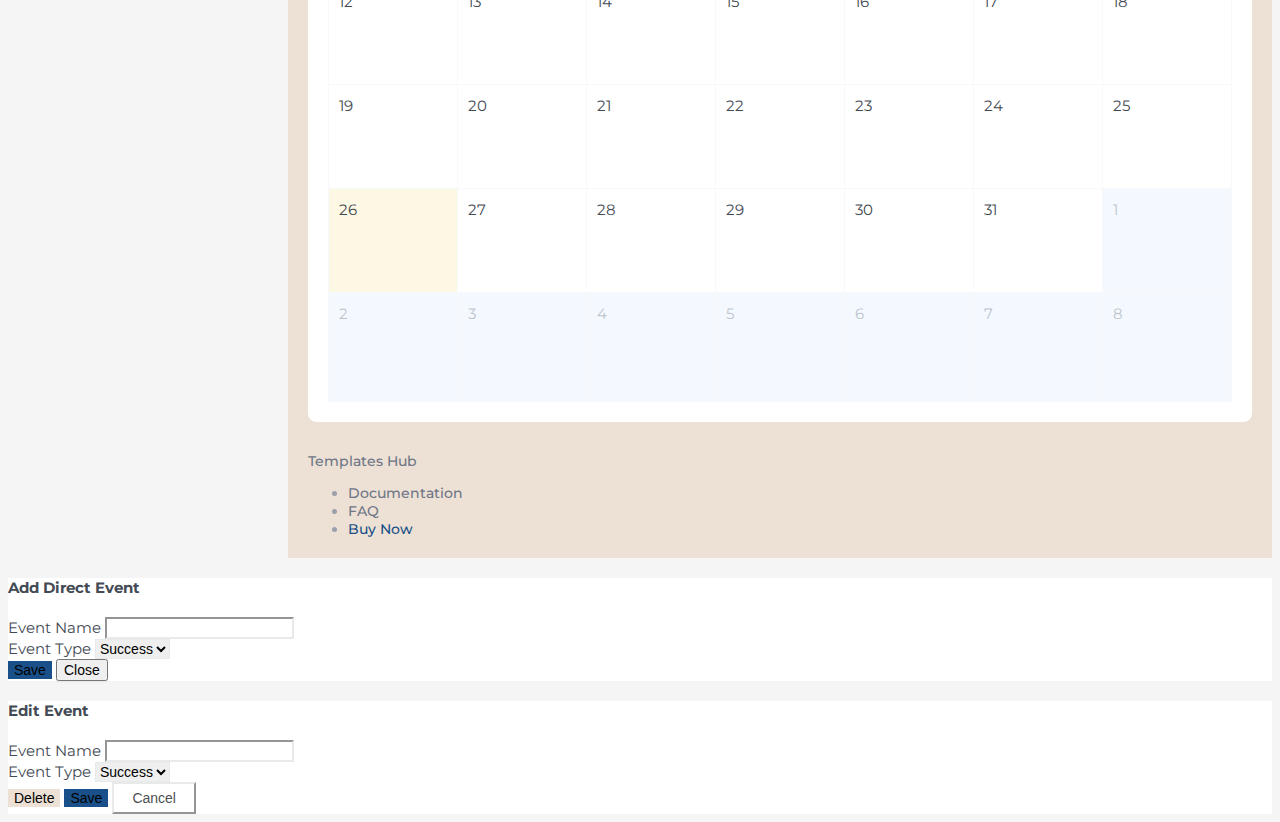
==== commit ce365d9c: "Maximize button fixed" ====
--- a/app-calendar.html
+++ b/app-calendar.html
@@ -16,17 +16,18 @@
     <!-- Bootstrap Core and vandor -->
     <!-- <link rel="stylesheet" href="assets/plugins/bootstrap/css/bootstrap.min.css" /> -->
     <link href="https://cdn.jsdelivr.net/npm/bootstrap@5.1.3/dist/css/bootstrap.min.css" rel="stylesheet"
-        integrity="sha384-1BmE4kWBq78iYhFldvKuhfTAU6auU8tT94WrHftjDbrCEXSU1oBoqyl2QvZ6jIW3" crossorigin="anonymous">
+        integrity="sha384-1BmE4kWBq78iYhFldvKuhfTAU6auU8tT94WrHftjDbrCEXSU1oBoqyl2QvZ6jIW3" crossorigin="anonymous"/>
     <!--  Font Awesome -->
-    <link rel="stylesheet" href="https://use.fontawesome.com/releases/v5.15.4/css/all.css"
-        integrity="sha384-DyZ88mC6Up2uqS4h/KRgHuoeGwBcD4Ng9SiP4dIRy0EXTlnuz47vAwmeGwVChigm" crossorigin="anonymous">
-
-
-    <link rel="stylesheet" href="assets/plugins/fullcalendar/fullcalendar.min.css">
+
+
+
+    <link rel="stylesheet" href="assets/plugins/fullcalendar/fullcalendar.min.css"/>
 
     <!-- Core css -->
     <link rel="stylesheet" href="assets/css/main.css" />
     <link rel="stylesheet" href="assets/css/theme1.css" />
+    <link rel="stylesheet" href="https://use.fontawesome.com/releases/v5.15.4/css/all.css"
+        integrity="sha384-DyZ88mC6Up2uqS4h/KRgHuoeGwBcD4Ng9SiP4dIRy0EXTlnuz47vAwmeGwVChigm" crossorigin="anonymous"/>
 </head>
 
 <body class="font-montserrat">
@@ -43,22 +44,27 @@
                 <div class="hleft">
                     <a class="header-brand" href="index.html"><i class="fas   fa-soccer-ball-o brand-logo"></i></a>
                     <div class="dropdown">
-                        <a href="javascript:void(0)" class="nav-link user_btn"><img class="avatar" src="assets/images/user.png"
-                                alt="" data-toggle="tooltip" data-placement="right" title="User Menu" /></a>
+                        <a href="javascript:void(0)" class="nav-link user_btn"><img class="avatar"
+                                src="assets/images/user.png" alt="" data-toggle="tooltip" data-placement="right"
+                                title="User Menu" /></a>
                         <a href="page-search.html" class="nav-link icon xs-hide"><i class="fas fa-search"></i></a>
-                        <a href="app-calendar.html" class="nav-link icon app_inbox xs-hide"><i class="fas fa-calendar"></i></a>
+                        <a href="app-calendar.html" class="nav-link icon app_inbox xs-hide"><i
+                                class="fas fa-calendar"></i></a>
                         <a href="app-contact.html" class="nav-link icon xs-hide"><i class="far fa-id-card"></i></a>
                         <a href="app-chat.html" class="nav-link icon xs-hide"><i class="far fa-comments"></i></a>
-                        <a href="app-filemanager.html" class="nav-link icon app_file xs-hide"><i class="far fa-folder"></i></a>
-                        <a href="javascript:void(0)" class="nav-link icon theme_btn xs-hide"><i class="fas fa-paint-brush"
-                                data-toggle="tooltip" data-placement="right" title="Themes"></i></a>
+                        <a href="app-filemanager.html" class="nav-link icon app_file xs-hide"><i
+                                class="far fa-folder"></i></a>
+                        <a href="javascript:void(0)" class="nav-link icon theme_btn xs-hide"><i
+                                class="fas fa-paint-brush" data-toggle="tooltip" data-placement="right"
+                                title="Themes"></i></a>
                     </div>
                 </div>
                 <div class="hright">
                     <div class="dropdown">
                         <a href="javascript:void(0)" class="nav-link icon settingbar"><i class="fas   fa-gear fa-spin"
                                 data-toggle="tooltip" data-placement="right" title="Settings"></i></a>
-                        <a href="javascript:void(0)" class="nav-link icon menu_toggle"><i class="fas  fa-align-left"></i></a>
+                        <a href="javascript:void(0)" class="nav-link icon menu_toggle"><i
+                                class="fas  fa-align-left"></i></a>
                     </div>
                 </div>
             </div>
@@ -75,7 +81,8 @@
                             <span class="custom-control-label">Open Sans Font</span>
                         </label>
                         <label class="custom-control custom-radio custom-control-inline">
-                            <input type="radio" class="custom-control-input" name="font" value="font-montserrat" checked="">
+                            <input type="radio" class="custom-control-input" name="font" value="font-montserrat"
+                                checked="">
                             <span class="custom-control-label">Montserrat Google Font</span>
                         </label>
                         <label class="custom-control custom-radio custom-control-inline">
@@ -124,22 +131,24 @@
                         <li>
                             <label class="custom-switch">
                                 <span class="custom-switch-description">Night Mode</span>
-                                <input type="checkbox" name="custom-switch-checkbox" class="custom-switch-input btn-darkmode">
+                                <input type="checkbox" name="custom-switch-checkbox"
+                                    class="custom-switch-input btn-darkmode">
                                 <span class="custom-switch-indicator"></span>
                             </label>
                         </li>
                         <li>
                             <label class="custom-switch">
                                 <span class="custom-switch-description">Fix Navbar top</span>
-                                <input type="checkbox" name="custom-switch-checkbox" class="custom-switch-input btn-fixnavbar">
+                                <input type="checkbox" name="custom-switch-checkbox"
+                                    class="custom-switch-input btn-fixnavbar">
                                 <span class="custom-switch-indicator"></span>
                             </label>
                         </li>
                         <li>
                             <label class="custom-switch">
                                 <span class="custom-switch-description">Header Dark</span>
-                                <input type="checkbox" name="custom-switch-checkbox" class="custom-switch-input btn-pageheader"
-                                    checked="">
+                                <input type="checkbox" name="custom-switch-checkbox"
+                                    class="custom-switch-input btn-pageheader" checked="">
                                 <span class="custom-switch-indicator"></span>
                             </label>
                         </li>
@@ -154,42 +163,48 @@
                         <li>
                             <label class="custom-switch">
                                 <span class="custom-switch-description">Sidebar Dark</span>
-                                <input type="checkbox" name="custom-switch-checkbox" class="custom-switch-input btn-sidebar">
+                                <input type="checkbox" name="custom-switch-checkbox"
+                                    class="custom-switch-input btn-sidebar">
                                 <span class="custom-switch-indicator"></span>
                             </label>
                         </li>
                         <li>
                             <label class="custom-switch">
                                 <span class="custom-switch-description">Icon Color</span>
-                                <input type="checkbox" name="custom-switch-checkbox" class="custom-switch-input btn-iconcolor">
+                                <input type="checkbox" name="custom-switch-checkbox"
+                                    class="custom-switch-input btn-iconcolor">
                                 <span class="custom-switch-indicator"></span>
                             </label>
                         </li>
                         <li>
                             <label class="custom-switch">
                                 <span class="custom-switch-description">Gradient Color</span>
-                                <input type="checkbox" name="custom-switch-checkbox" class="custom-switch-input btn-gradient">
+                                <input type="checkbox" name="custom-switch-checkbox"
+                                    class="custom-switch-input btn-gradient">
                                 <span class="custom-switch-indicator"></span>
                             </label>
                         </li>
                         <li>
                             <label class="custom-switch">
                                 <span class="custom-switch-description">Box Shadow</span>
-                                <input type="checkbox" name="custom-switch-checkbox" class="custom-switch-input btn-boxshadow">
+                                <input type="checkbox" name="custom-switch-checkbox"
+                                    class="custom-switch-input btn-boxshadow">
                                 <span class="custom-switch-indicator"></span>
                             </label>
                         </li>
                         <li>
                             <label class="custom-switch">
                                 <span class="custom-switch-description">RTL Support</span>
-                                <input type="checkbox" name="custom-switch-checkbox" class="custom-switch-input btn-rtl">
+                                <input type="checkbox" name="custom-switch-checkbox"
+                                    class="custom-switch-input btn-rtl">
                                 <span class="custom-switch-indicator"></span>
                             </label>
                         </li>
                         <li>
                             <label class="custom-switch">
                                 <span class="custom-switch-description">Box Layout</span>
-                                <input type="checkbox" name="custom-switch-checkbox" class="custom-switch-input btn-boxlayout">
+                                <input type="checkbox" name="custom-switch-checkbox"
+                                    class="custom-switch-input btn-boxlayout">
                                 <span class="custom-switch-indicator"></span>
                             </label>
                         </li>
@@ -199,8 +214,8 @@
                 <div class="form-group">
                     <label class="d-block">Storage <span class="float-right">77%</span></label>
                     <div class="progress progress-sm">
-                        <div class="progress-bar" role="progressbar" aria-valuenow="77" aria-valuemin="0" aria-valuemax="100"
-                            style="width: 77%;"></div>
+                        <div class="progress-bar" role="progressbar" aria-valuenow="77" aria-valuemin="0"
+                            aria-valuemax="100" style="width: 77%;"></div>
                     </div>
                     <button type="button" class="btn btn-primary btn-block mt-3">Upgrade Storage</button>
                 </div>
@@ -326,12 +341,14 @@
             <nav id="left-sidebar-nav" class="sidebar-nav">
                 <ul class="metismenu">
                     <li class="g_heading">Project</li>
-                    <li class="active"><a href="index.html"><i class="fas fa-tachometer-alt"></i><span>Dashboard</span></a>
+                    <li class="active"><a href="index.html"><i
+                                class="fas fa-tachometer-alt"></i><span>Dashboard</span></a>
                     </li>
                     <li><a href="project-list.html"><i class="fas   fa-list-ol"></i><span>Project list</span></a></li>
-                    <li><a href="project-taskboard.html"><i class="fas fa-calendar-check-o"></i><span>Taskboard</span></a></li>
+                    <li><a href="project-taskboard.html"><i
+                                class="fas fa-calendar-check-o"></i><span>Taskboard</span></a></li>
                     <li><a href="project-ticket.html"><i class="fas fa-list-ul"></i><span>Ticket List</span></a></li>
-                   
+
                     <li><a href="project-clients.html"><i class="fas   fa-user"></i><span>Clients</span></a></li>
                     <li><a href="project-todo.html"><i class="fas fa-check-square "></i><span>Todo List</span></a>
                     </li>
@@ -354,149 +371,169 @@
                             <h1 class="page-title">Calendar</h1>
 
                         </div>
-                    <div class="right">
-                        <div class="input-icon xs-hide mr-4">
-                            <input type="text" class="form-control" placeholder="Search for...">
-                            <span class="input-icon-addon"><i class="fas fa-search"></i></span>
-                        </div>
-                        <div class="notification d-flex">
-                            <div class="dropdown d-flex">
-                                <a class="nav-link icon d-none d-md-flex btn btn-default btn-icon ml-2" data-toggle="dropdown"><i
-                                        class="fas   fa-language"></i></a>
-                                <div class="dropdown-menu dropdown-menu-right dropdown-menu-arrow">
-                                    <a class="dropdown-item" href="#"><img class="w20 mr-2" src="assets/images/flags/us.svg">English</a>
-                                    <div class="dropdown-divider"></div>
-                                    <a class="dropdown-item" href="#"><img class="w20 mr-2" src="assets/images/flags/es.svg">Spanish</a>
-                                    <a class="dropdown-item" href="#"><img class="w20 mr-2" src="assets/images/flags/jp.svg">japanese</a>
-                                    <a class="dropdown-item" href="#"><img class="w20 mr-2" src="assets/images/flags/bl.svg">France</a>
+                        <div class="right">
+                            <div class="input-icon xs-hide mr-4">
+                                <input type="text" class="form-control" placeholder="Search for...">
+                                <span class="input-icon-addon"><i class="fas fa-search"></i></span>
+                            </div>
+                            <div class="notification d-flex">
+                                <div class="dropdown d-flex">
+                                    <a class="nav-link icon d-none d-md-flex btn btn-default btn-icon ml-2"
+                                        data-toggle="dropdown"><i class="fas   fa-language"></i></a>
+                                    <div class="dropdown-menu dropdown-menu-right dropdown-menu-arrow">
+                                        <a class="dropdown-item" href="#"><img class="w20 mr-2"
+                                                src="assets/images/flags/us.svg">English</a>
+                                        <div class="dropdown-divider"></div>
+                                        <a class="dropdown-item" href="#"><img class="w20 mr-2"
+                                                src="assets/images/flags/es.svg">Spanish</a>
+                                        <a class="dropdown-item" href="#"><img class="w20 mr-2"
+                                                src="assets/images/flags/jp.svg">japanese</a>
+                                        <a class="dropdown-item" href="#"><img class="w20 mr-2"
+                                                src="assets/images/flags/bl.svg">France</a>
+                                    </div>
                                 </div>
-                            </div>
-                            <div class="dropdown d-flex">
-                                <a class="nav-link icon d-none d-md-flex btn btn-default btn-icon ml-2" data-toggle="dropdown"><i
-                                        class="fas   fa-envelope"></i><span class="badge badge-success nav-unread"></span></a>
-                                <div class="dropdown-menu dropdown-menu-right dropdown-menu-arrow">
-                                    <ul class="right_chat list-unstyled w350 p-0">
-                                        <li class="online">
-                                            <a href="javascript:void(0);" class="media">
-                                                <img class="media-object" src="assets/images/xs/avatar4.jpg" alt="">
-                                                <div class="media-body">
-                                                    <span class="name">Donald Gardner</span>
-                                                    <div class="message">It is a long established fact that a reader
+                                <div class="dropdown d-flex">
+                                    <a class="nav-link icon d-none d-md-flex btn btn-default btn-icon ml-2"
+                                        data-toggle="dropdown"><i class="fas   fa-envelope"></i><span
+                                            class="badge badge-success nav-unread"></span></a>
+                                    <div class="dropdown-menu dropdown-menu-right dropdown-menu-arrow">
+                                        <ul class="right_chat list-unstyled w350 p-0">
+                                            <li class="online">
+                                                <a href="javascript:void(0);" class="media">
+                                                    <img class="media-object" src="assets/images/xs/avatar4.jpg" alt="">
+                                                    <div class="media-body">
+                                                        <span class="name">Donald Gardner</span>
+                                                        <div class="message">It is a long established fact that a reader
+                                                        </div>
+                                                        <small>11 mins ago</small>
+                                                        <span class="badge badge-outline status"></span>
                                                     </div>
-                                                    <small>11 mins ago</small>
-                                                    <span class="badge badge-outline status"></span>
+                                                </a>
+                                            </li>
+                                            <li class="online">
+                                                <a href="javascript:void(0);" class="media">
+                                                    <img class="media-object " src="assets/images/xs/avatar5.jpg"
+                                                        alt="">
+                                                    <div class="media-body">
+                                                        <span class="name">Wendy Keen</span>
+                                                        <div class="message">There are many variations of passages of
+                                                            Lorem Ipsum</div>
+                                                        <small>18 mins ago</small>
+                                                        <span class="badge badge-outline status"></span>
+                                                    </div>
+                                                </a>
+                                            </li>
+                                            <li class="offline">
+                                                <a href="javascript:void(0);" class="media">
+                                                    <img class="media-object " src="assets/images/xs/avatar2.jpg"
+                                                        alt="">
+                                                    <div class="media-body">
+                                                        <span class="name">Matt Rosales</span>
+                                                        <div class="message">Contrary to popular belief, Lorem Ipsum is
+                                                            not simply</div>
+                                                        <small>27 mins ago</small>
+                                                        <span class="badge badge-outline status"></span>
+                                                    </div>
+                                                </a>
+                                            </li>
+                                            <li class="online">
+                                                <a href="javascript:void(0);" class="media">
+                                                    <img class="media-object " src="assets/images/xs/avatar3.jpg"
+                                                        alt="">
+                                                    <div class="media-body">
+                                                        <span class="name">Phillip Smith</span>
+                                                        <div class="message">It has roots in a piece of classical Latin
+                                                            literature from 45 BC</div>
+                                                        <small>33 mins ago</small>
+                                                        <span class="badge badge-outline status"></span>
+                                                    </div>
+                                                </a>
+                                            </li>
+                                        </ul>
+                                        <div class="dropdown-divider"></div>
+                                        <a href="javascript:void(0)"
+                                            class="dropdown-item text-center text-muted-dark readall">Mark all as
+                                            read</a>
+                                    </div>
+                                </div>
+                                <div class="dropdown d-flex">
+                                    <a class="nav-link icon d-none d-md-flex btn btn-default btn-icon ml-2"
+                                        data-toggle="dropdown"><i class="fas   fa-bell"></i><span
+                                            class="badge badge-primary nav-unread"></span></a>
+                                    <div class="dropdown-menu dropdown-menu-right dropdown-menu-arrow">
+                                        <ul class="list-unstyled feeds_widget">
+                                            <li>
+                                                <div class="feeds-left"><i class="fas   fa-check"></i></div>
+                                                <div class="feeds-body">
+                                                    <h4 class="title text-danger">Issue Fixed <small
+                                                            class="float-right text-muted">11:05</small></h4>
+                                                    <small>WE have fix all Design bug with Responsive</small>
                                                 </div>
-                                            </a>
-                                        </li>
-                                        <li class="online">
-                                            <a href="javascript:void(0);" class="media">
-                                                <img class="media-object " src="assets/images/xs/avatar5.jpg" alt="">
-                                                <div class="media-body">
-                                                    <span class="name">Wendy Keen</span>
-                                                    <div class="message">There are many variations of passages of
-                                                        Lorem Ipsum</div>
-                                                    <small>18 mins ago</small>
-                                                    <span class="badge badge-outline status"></span>
+                                            </li>
+                                            <li>
+                                                <div class="feeds-left"><i class="fas   fa-user"></i></div>
+                                                <div class="feeds-body">
+                                                    <h4 class="title">New User <small
+                                                            class="float-right text-muted">10:45</small></h4>
+                                                    <small>I feel great! Thanks team</small>
                                                 </div>
-                                            </a>
-                                        </li>
-                                        <li class="offline">
-                                            <a href="javascript:void(0);" class="media">
-                                                <img class="media-object " src="assets/images/xs/avatar2.jpg" alt="">
-                                                <div class="media-body">
-                                                    <span class="name">Matt Rosales</span>
-                                                    <div class="message">Contrary to popular belief, Lorem Ipsum is
-                                                        not simply</div>
-                                                    <small>27 mins ago</small>
-                                                    <span class="badge badge-outline status"></span>
+                                            </li>
+                                            <li>
+                                                <div class="feeds-left"><i class="fas   fa-thumbs-o-up"></i></div>
+                                                <div class="feeds-body">
+                                                    <h4 class="title">7 New Feedback <small
+                                                            class="float-right text-muted">Today</small></h4>
+                                                    <small>It will give a smart finishing to your site</small>
                                                 </div>
-                                            </a>
-                                        </li>
-                                        <li class="online">
-                                            <a href="javascript:void(0);" class="media">
-                                                <img class="media-object " src="assets/images/xs/avatar3.jpg" alt="">
-                                                <div class="media-body">
-                                                    <span class="name">Phillip Smith</span>
-                                                    <div class="message">It has roots in a piece of classical Latin
-                                                        literature from 45 BC</div>
-                                                    <small>33 mins ago</small>
-                                                    <span class="badge badge-outline status"></span>
+                                            </li>
+                                            <li>
+                                                <div class="feeds-left"><i class="fas   fa-question-circle"></i></div>
+                                                <div class="feeds-body">
+                                                    <h4 class="title text-warning">Server Warning <small
+                                                            class="float-right text-muted">10:50</small></h4>
+                                                    <small>Your connection is not private</small>
                                                 </div>
-                                            </a>
-                                        </li>
-                                    </ul>
-                                    <div class="dropdown-divider"></div>
-                                    <a href="javascript:void(0)" class="dropdown-item text-center text-muted-dark readall">Mark all as
-                                        read</a>
+                                            </li>
+                                            <li>
+                                                <div class="feeds-left"><i class="fas   fa-shopping-cart"></i></div>
+                                                <div class="feeds-body">
+                                                    <h4 class="title">7 New Orders <small
+                                                            class="float-right text-muted">11:35</small></h4>
+                                                    <small>You received a new oder from Tina.</small>
+                                                </div>
+                                            </li>
+                                        </ul>
+                                        <div class="dropdown-divider"></div>
+                                        <a href="javascript:void(0)"
+                                            class="dropdown-item text-center text-muted-dark readall">Mark all as
+                                            read</a>
+                                    </div>
                                 </div>
-                            </div>
-                            <div class="dropdown d-flex">
-                                <a class="nav-link icon d-none d-md-flex btn btn-default btn-icon ml-2" data-toggle="dropdown"><i
-                                        class="fas   fa-bell"></i><span class="badge badge-primary nav-unread"></span></a>
-                                <div class="dropdown-menu dropdown-menu-right dropdown-menu-arrow">
-                                    <ul class="list-unstyled feeds_widget">
-                                        <li>
-                                            <div class="feeds-left"><i class="fas   fa-check"></i></div>
-                                            <div class="feeds-body">
-                                                <h4 class="title text-danger">Issue Fixed <small
-                                                        class="float-right text-muted">11:05</small></h4>
-                                                <small>WE have fix all Design bug with Responsive</small>
-                                            </div>
-                                        </li>
-                                        <li>
-                                            <div class="feeds-left"><i class="fas   fa-user"></i></div>
-                                            <div class="feeds-body">
-                                                <h4 class="title">New User <small class="float-right text-muted">10:45</small></h4>
-                                                <small>I feel great! Thanks team</small>
-                                            </div>
-                                        </li>
-                                        <li>
-                                            <div class="feeds-left"><i class="fas   fa-thumbs-o-up"></i></div>
-                                            <div class="feeds-body">
-                                                <h4 class="title">7 New Feedback <small class="float-right text-muted">Today</small></h4>
-                                                <small>It will give a smart finishing to your site</small>
-                                            </div>
-                                        </li>
-                                        <li>
-                                            <div class="feeds-left"><i class="fas   fa-question-circle"></i></div>
-                                            <div class="feeds-body">
-                                                <h4 class="title text-warning">Server Warning <small
-                                                        class="float-right text-muted">10:50</small></h4>
-                                                <small>Your connection is not private</small>
-                                            </div>
-                                        </li>
-                                        <li>
-                                            <div class="feeds-left"><i class="fas   fa-shopping-cart"></i></div>
-                                            <div class="feeds-body">
-                                                <h4 class="title">7 New Orders <small class="float-right text-muted">11:35</small></h4>
-                                                <small>You received a new oder from Tina.</small>
-                                            </div>
-                                        </li>
-                                    </ul>
-                                    <div class="dropdown-divider"></div>
-                                    <a href="javascript:void(0)" class="dropdown-item text-center text-muted-dark readall">Mark all as
-                                        read</a>
+                                <div class="dropdown d-flex">
+                                    <a class="nav-link icon d-none d-md-flex btn btn-default btn-icon ml-2"
+                                        data-toggle="dropdown"><i class="fas   fa-user"></i></a>
+                                    <div class="dropdown-menu dropdown-menu-right dropdown-menu-arrow">
+                                        <a class="dropdown-item" href="page-profile.html"><i
+                                                class="dropdown-icon far fa-user"></i> Profile</a>
+                                        <a class="dropdown-item" href="app-setting.html"><i
+                                                class="dropdown-icon fas fa-cog"></i> Settings</a>
+                                        <a class="dropdown-item" href="javascript:void(0)"><span
+                                                class="float-right"><span class="badge badge-primary">6</span></span><i
+                                                class="dropdown-icon far fa-mail"></i>
+                                            Inbox</a>
+                                        <a class="dropdown-item" href="javascript:void(0)"><i
+                                                class="dropdown-icon far fa-send"></i> Message</a>
+                                        <div class="dropdown-divider"></div>
+                                        <a class="dropdown-item" href="javascript:void(0)"><i
+                                                class="dropdown-icon far fa-question-circle"></i>
+                                            Need help?</a>
+                                        <a class="dropdown-item" href="login.html"><i
+                                                class="dropdown-icon fas fa-sign-out-alt"></i> Sign
+                                            out</a>
+                                    </div>
                                 </div>
                             </div>
-                            <div class="dropdown d-flex">
-                                <a class="nav-link icon d-none d-md-flex btn btn-default btn-icon ml-2" data-toggle="dropdown"><i
-                                        class="fas   fa-user"></i></a>
-                                <div class="dropdown-menu dropdown-menu-right dropdown-menu-arrow">
-                                    <a class="dropdown-item" href="page-profile.html"><i class="dropdown-icon far fa-user"></i> Profile</a>
-                                    <a class="dropdown-item" href="app-setting.html"><i class="dropdown-icon fas fa-cog"></i> Settings</a>
-                                    <a class="dropdown-item" href="javascript:void(0)"><span class="float-right"><span
-                                                class="badge badge-primary">6</span></span><i class="dropdown-icon far fa-mail"></i>
-                                        Inbox</a>
-                                    <a class="dropdown-item" href="javascript:void(0)"><i class="dropdown-icon far fa-send"></i> Message</a>
-                                    <div class="dropdown-divider"></div>
-                                    <a class="dropdown-item" href="javascript:void(0)"><i class="dropdown-icon far fa-question-circle"></i>
-                                        Need help?</a>
-                                    <a class="dropdown-item" href="login.html"><i class="dropdown-icon fas fa-sign-out-alt"></i> Sign
-                                        out</a>
-                                </div>
-                            </div>
-                        </div>
-                    </div>
+                        </div>
                     </div>
                 </div>
             </div>
@@ -508,8 +545,8 @@
                                 <div class="card-header bline">
                                     <h3 class="card-title">Sara Hopkins</h3>
                                     <div class="card-options">
-                                        <a href="#" class="card-options-fullscreen" data-toggle="card-fullscreen"><i
-                                                class="fas fa-compress"></i></a>
+                                        <a href="#" class="card-options-fullscreen" data-toggle="card-fullscreen">
+                                            <i class="fas fa-compress"></i></a>
                                     </div>
                                 </div>
                                 <div class="card-body">
--- a/assets/css/main.css
+++ b/assets/css/main.css
@@ -10746,7 +10746,12 @@
 
 .card-options a:not(.btn):hover {
     text-decoration: none;
-    color: #7f5539
+    color: #ffffff
+}
+
+.card-options i:not(.btn):hover {
+    text-decoration: none;
+    color: #000000
 }
 
 .card-options .dropdown-toggle:after {
@@ -10765,9 +10770,7 @@
     content: '\e92d'
 }
 
-.card-fullscreen .card-options-fullscreen i:before {
-    content: '\e992'
-}
+
 
 .card-fullscreen .card-options-remove {
     display: none
--- a/assets/css/theme1.css
+++ b/assets/css/theme1.css
@@ -339,7 +339,7 @@
 }
 
 .card .card-options a {
-    color: #000000
+    color: #9c6644
 }
 
 .card .card-options a.btn {
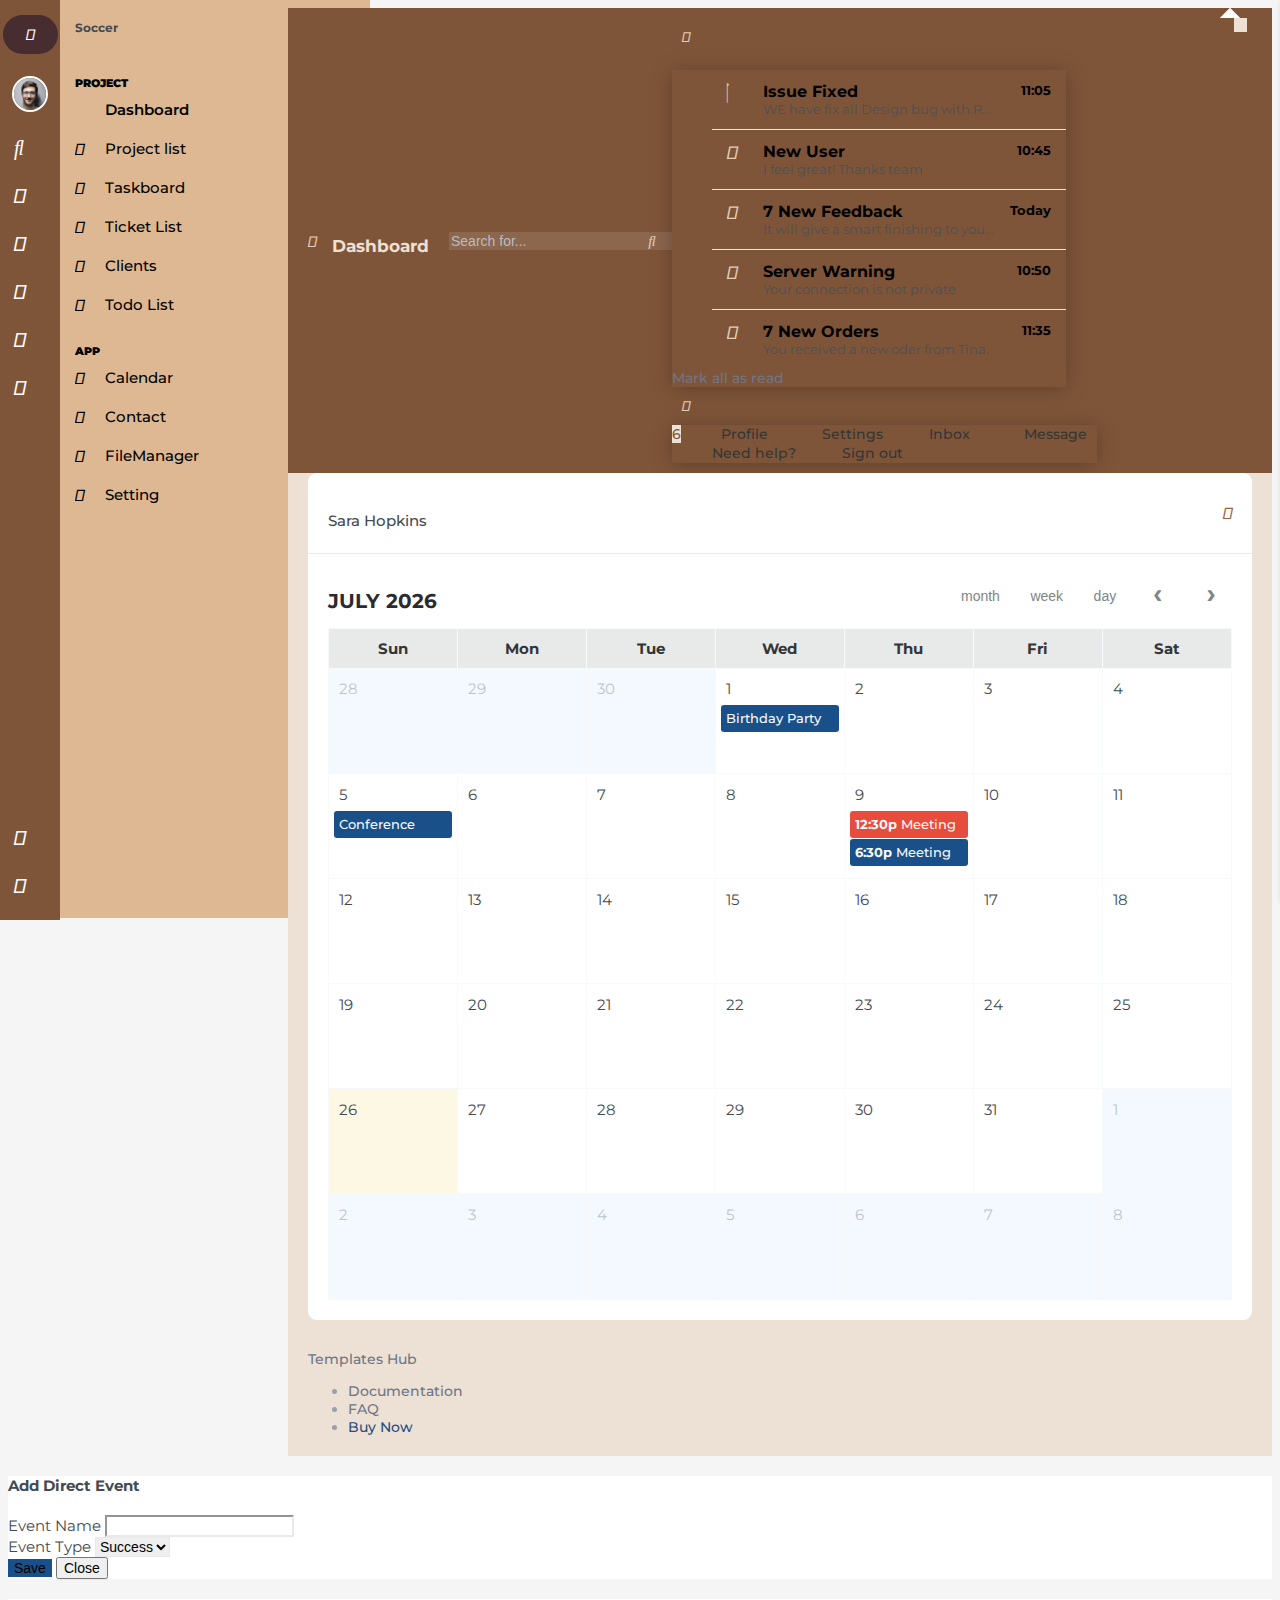
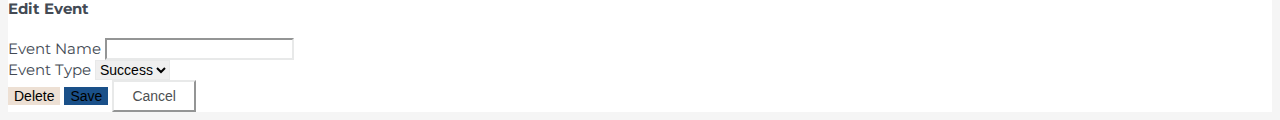
==== commit 00d0faae: "template modification" ====
--- a/app-calendar.html
+++ b/app-calendar.html
@@ -362,14 +362,12 @@
         </div>
 
         <div class="page">
-            <div id="page_top" class="section-body top_dark">
+            <div id="page_top" class="section-body  top_dark">
                 <div class="container-fluid">
                     <div class="page-header">
                         <div class="left">
-                            <a href="javascript:void(0)" class="icon menu_toggle mr-3"><i
-                                    class="fas  fa-align-left"></i></a>
-                            <h1 class="page-title">Calendar</h1>
-
+                            <a href="javascript:void(0)" class="icon menu_toggle mr-3"><i class="fas fa-align-left"></i></a>
+                            <h1 class="page-title">Dashboard</h1>
                         </div>
                         <div class="right">
                             <div class="input-icon xs-hide mr-4">
@@ -377,95 +375,17 @@
                                 <span class="input-icon-addon"><i class="fas fa-search"></i></span>
                             </div>
                             <div class="notification d-flex">
+            
                                 <div class="dropdown d-flex">
                                     <a class="nav-link icon d-none d-md-flex btn btn-default btn-icon ml-2"
-                                        data-toggle="dropdown"><i class="fas   fa-language"></i></a>
-                                    <div class="dropdown-menu dropdown-menu-right dropdown-menu-arrow">
-                                        <a class="dropdown-item" href="#"><img class="w20 mr-2"
-                                                src="assets/images/flags/us.svg">English</a>
-                                        <div class="dropdown-divider"></div>
-                                        <a class="dropdown-item" href="#"><img class="w20 mr-2"
-                                                src="assets/images/flags/es.svg">Spanish</a>
-                                        <a class="dropdown-item" href="#"><img class="w20 mr-2"
-                                                src="assets/images/flags/jp.svg">japanese</a>
-                                        <a class="dropdown-item" href="#"><img class="w20 mr-2"
-                                                src="assets/images/flags/bl.svg">France</a>
-                                    </div>
-                                </div>
-                                <div class="dropdown d-flex">
-                                    <a class="nav-link icon d-none d-md-flex btn btn-default btn-icon ml-2"
-                                        data-toggle="dropdown"><i class="fas   fa-envelope"></i><span
-                                            class="badge badge-success nav-unread"></span></a>
-                                    <div class="dropdown-menu dropdown-menu-right dropdown-menu-arrow">
-                                        <ul class="right_chat list-unstyled w350 p-0">
-                                            <li class="online">
-                                                <a href="javascript:void(0);" class="media">
-                                                    <img class="media-object" src="assets/images/xs/avatar4.jpg" alt="">
-                                                    <div class="media-body">
-                                                        <span class="name">Donald Gardner</span>
-                                                        <div class="message">It is a long established fact that a reader
-                                                        </div>
-                                                        <small>11 mins ago</small>
-                                                        <span class="badge badge-outline status"></span>
-                                                    </div>
-                                                </a>
-                                            </li>
-                                            <li class="online">
-                                                <a href="javascript:void(0);" class="media">
-                                                    <img class="media-object " src="assets/images/xs/avatar5.jpg"
-                                                        alt="">
-                                                    <div class="media-body">
-                                                        <span class="name">Wendy Keen</span>
-                                                        <div class="message">There are many variations of passages of
-                                                            Lorem Ipsum</div>
-                                                        <small>18 mins ago</small>
-                                                        <span class="badge badge-outline status"></span>
-                                                    </div>
-                                                </a>
-                                            </li>
-                                            <li class="offline">
-                                                <a href="javascript:void(0);" class="media">
-                                                    <img class="media-object " src="assets/images/xs/avatar2.jpg"
-                                                        alt="">
-                                                    <div class="media-body">
-                                                        <span class="name">Matt Rosales</span>
-                                                        <div class="message">Contrary to popular belief, Lorem Ipsum is
-                                                            not simply</div>
-                                                        <small>27 mins ago</small>
-                                                        <span class="badge badge-outline status"></span>
-                                                    </div>
-                                                </a>
-                                            </li>
-                                            <li class="online">
-                                                <a href="javascript:void(0);" class="media">
-                                                    <img class="media-object " src="assets/images/xs/avatar3.jpg"
-                                                        alt="">
-                                                    <div class="media-body">
-                                                        <span class="name">Phillip Smith</span>
-                                                        <div class="message">It has roots in a piece of classical Latin
-                                                            literature from 45 BC</div>
-                                                        <small>33 mins ago</small>
-                                                        <span class="badge badge-outline status"></span>
-                                                    </div>
-                                                </a>
-                                            </li>
-                                        </ul>
-                                        <div class="dropdown-divider"></div>
-                                        <a href="javascript:void(0)"
-                                            class="dropdown-item text-center text-muted-dark readall">Mark all as
-                                            read</a>
-                                    </div>
-                                </div>
-                                <div class="dropdown d-flex">
-                                    <a class="nav-link icon d-none d-md-flex btn btn-default btn-icon ml-2"
-                                        data-toggle="dropdown"><i class="fas   fa-bell"></i><span
+                                        data-toggle="dropdown"><i class="fas fa-bell"></i><span
                                             class="badge badge-primary nav-unread"></span></a>
                                     <div class="dropdown-menu dropdown-menu-right dropdown-menu-arrow">
                                         <ul class="list-unstyled feeds_widget">
                                             <li>
                                                 <div class="feeds-left"><i class="fas   fa-check"></i></div>
                                                 <div class="feeds-body">
-                                                    <h4 class="title text-danger">Issue Fixed <small
+                                                    <h4 class="title ">Issue Fixed <small
                                                             class="float-right text-muted">11:05</small></h4>
                                                     <small>WE have fix all Design bug with Responsive</small>
                                                 </div>
@@ -473,8 +393,8 @@
                                             <li>
                                                 <div class="feeds-left"><i class="fas   fa-user"></i></div>
                                                 <div class="feeds-body">
-                                                    <h4 class="title">New User <small
-                                                            class="float-right text-muted">10:45</small></h4>
+                                                    <h4 class="title">New User <small class="float-right text-muted">10:45</small>
+                                                    </h4>
                                                     <small>I feel great! Thanks team</small>
                                                 </div>
                                             </li>
@@ -489,7 +409,7 @@
                                             <li>
                                                 <div class="feeds-left"><i class="fas   fa-question-circle"></i></div>
                                                 <div class="feeds-body">
-                                                    <h4 class="title text-warning">Server Warning <small
+                                                    <h4 class="title">Server Warning <small
                                                             class="float-right text-muted">10:50</small></h4>
                                                     <small>Your connection is not private</small>
                                                 </div>
@@ -504,31 +424,26 @@
                                             </li>
                                         </ul>
                                         <div class="dropdown-divider"></div>
-                                        <a href="javascript:void(0)"
-                                            class="dropdown-item text-center text-muted-dark readall">Mark all as
+                                        <a href="javascript:void(0)" class="dropdown-item text-center text-muted-dark readall">Mark
+                                            all as
                                             read</a>
                                     </div>
                                 </div>
-                                <div class="dropdown d-flex">
+                                <div id="user_option" class="dropdown d-flex">
                                     <a class="nav-link icon d-none d-md-flex btn btn-default btn-icon ml-2"
                                         data-toggle="dropdown"><i class="fas   fa-user"></i></a>
                                     <div class="dropdown-menu dropdown-menu-right dropdown-menu-arrow">
-                                        <a class="dropdown-item" href="page-profile.html"><i
-                                                class="dropdown-icon far fa-user"></i> Profile</a>
-                                        <a class="dropdown-item" href="app-setting.html"><i
-                                                class="dropdown-icon fas fa-cog"></i> Settings</a>
-                                        <a class="dropdown-item" href="javascript:void(0)"><span
-                                                class="float-right"><span class="badge badge-primary">6</span></span><i
-                                                class="dropdown-icon far fa-mail"></i>
-                                            Inbox</a>
-                                        <a class="dropdown-item" href="javascript:void(0)"><i
-                                                class="dropdown-icon far fa-send"></i> Message</a>
+                                        <a class="dropdown-item" href="#"><i class="dropdown-icon far fa-user"></i> Profile</a>
+                                        <a class="dropdown-item" href="#"><i class="dropdown-icon fas fa-cog"></i> Settings</a>
+                                        <a class="dropdown-item" href="javascript:void(0)"><span class="float-right"><span
+                                                    class="badge badge-primary">6</span></span><i
+                                                class="dropdown-icon far fa-mail"></i> Inbox</a>
+                                        <a class="dropdown-item" href="javascript:void(0)"><i class="dropdown-icon far fa-send"></i>
+                                            Message</a>
                                         <div class="dropdown-divider"></div>
                                         <a class="dropdown-item" href="javascript:void(0)"><i
-                                                class="dropdown-icon far fa-question-circle"></i>
-                                            Need help?</a>
-                                        <a class="dropdown-item" href="login.html"><i
-                                                class="dropdown-icon fas fa-sign-out-alt"></i> Sign
+                                                class="dropdown-icon far fa-question-circle"></i> Need help?</a>
+                                        <a class="dropdown-item" href="#"><i class="dropdown-icon fas fa-sign-out-alt"></i> Sign
                                             out</a>
                                     </div>
                                 </div>
--- a/assets/css/main.css
+++ b/assets/css/main.css
@@ -8007,7 +8007,12 @@
 body.rtl .float-right {
     float: left !important
 }
-
+.float-right{
+    float: right;
+}
+#user_option .float-right {
+    float: left;
+}
 body.rtl .text-right {
     text-align: left !important
 }
@@ -9617,7 +9622,7 @@
 .top_dark .custom-select {
     background-color: rgba(255, 255, 255, 0.1);
     border: 0;
-    color: #808488 !important
+    color: #e6ccb2 !important
 }
 
 .top_dark .page-header {
@@ -10276,16 +10281,16 @@
 }
 
 .table.table_custom.border-style tr:hover td {
-    border-top-color: #2185d0;
-    border-bottom-color: #2185d0
+    border-top-color: #9c6644;
+    border-bottom-color: #9c6644
 }
 
 .table.table_custom.border-style tr:hover td:first-child {
-    border-left-color: #2185d0
+    border-left-color: #9c6644
 }
 
 .table.table_custom.border-style tr:hover td:last-child {
-    border-right-color: #2185d0
+    border-right-color: #9c6644
 }
 
 .table.table_custom thead tr {
@@ -10746,12 +10751,13 @@
 
 .card-options a:not(.btn):hover {
     text-decoration: none;
-    color: #ffffff
+    color: #6c2b2b;
 }
 
 .card-options i:not(.btn):hover {
     text-decoration: none;
-    color: #000000
+    color: #5f5f5f
+
 }
 
 .card-options .dropdown-toggle:after {
@@ -10797,7 +10803,27 @@
 .card-tabs-bottom .card-tabs-item.active {
     border-top-color: #fff
 }
-
+#Company_Settings .card-body div{
+    margin-top: 5px;
+}
+#Localization .card-body div {
+    margin-top: 5px;
+}
+#Roles_Permissions .card-body div {
+    margin-top: 5px;
+}
+#Email_Settings .card-body div {
+    margin-top: 5px;
+}
+#Invoice_Settings .card-body div {
+    margin-top: 5px;
+}
+#Notifications .card-body div {
+    margin-top: 5px;
+}
+#Change_Password .card-body div {
+    margin-top: 7px;
+}
 .card-tabs-item {
     display: block;
     vertical-align: middle;
@@ -17895,4 +17921,8 @@
 
 .page-title {
     padding-left: 15px;
+}
+
+#addnew .card-body div {
+    margin-top: 5px;
 }--- a/assets/css/theme1.css
+++ b/assets/css/theme1.css
@@ -14,6 +14,10 @@
 
 a:hover{
     color: #a44200 
+}
+
+.table-responsive i {
+    color:#7f5539;
 }
 
 .text-green,
@@ -47,6 +51,27 @@
     background: #7f5539 ;
     color: #fff ;
 }
+.btn-add:hover {
+    background: #7f5539;
+    color: #fff ;
+}
+
+.btn-cancel {
+    background: #c44536;
+    color: #fff; 
+}
+.btn-cancel:hover {
+    background: #c8543dfa;
+    color: #fff ;
+}
+.btn-submit {
+    background: #c45022d2;
+    color: #fff; 
+}
+.btn-submit:hover {
+    background: #d15b2cce;
+    color: #fff ;
+}
 .btn-primary {
     background: #1A5089;
     color: #fff;
@@ -340,6 +365,7 @@
 
 .card .card-options a {
     color: #9c6644
+    /* color: #000000 */
 }
 
 .card .card-options a.btn {
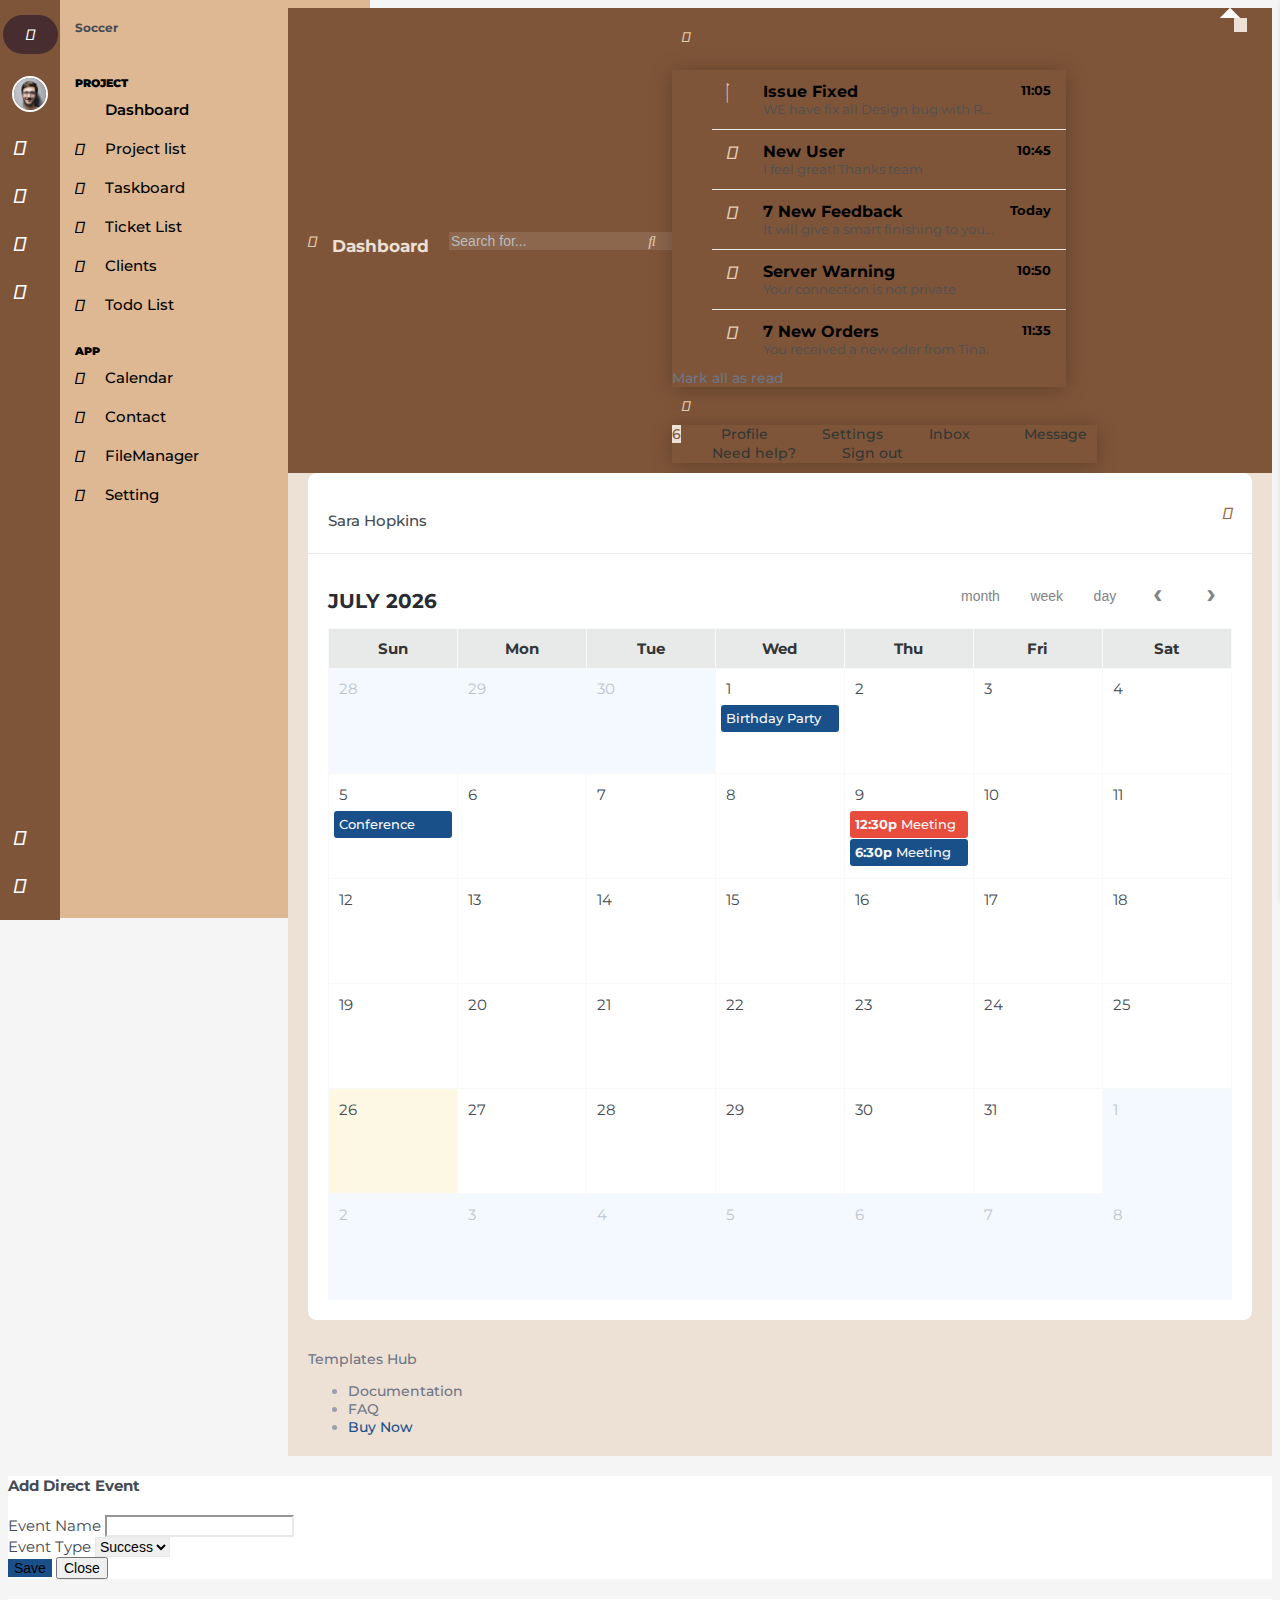
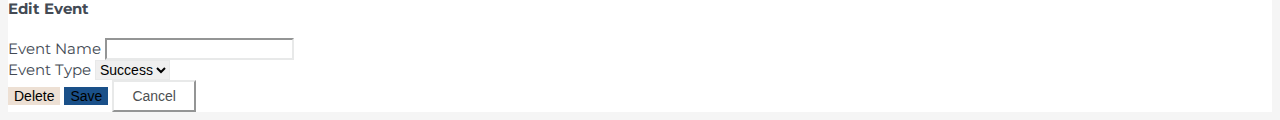
==== commit a0635a54: "updated final version" ====
--- a/app-calendar.html
+++ b/app-calendar.html
@@ -16,18 +16,18 @@
     <!-- Bootstrap Core and vandor -->
     <!-- <link rel="stylesheet" href="assets/plugins/bootstrap/css/bootstrap.min.css" /> -->
     <link href="https://cdn.jsdelivr.net/npm/bootstrap@5.1.3/dist/css/bootstrap.min.css" rel="stylesheet"
-        integrity="sha384-1BmE4kWBq78iYhFldvKuhfTAU6auU8tT94WrHftjDbrCEXSU1oBoqyl2QvZ6jIW3" crossorigin="anonymous"/>
+        integrity="sha384-1BmE4kWBq78iYhFldvKuhfTAU6auU8tT94WrHftjDbrCEXSU1oBoqyl2QvZ6jIW3" crossorigin="anonymous" />
     <!--  Font Awesome -->
 
 
 
-    <link rel="stylesheet" href="assets/plugins/fullcalendar/fullcalendar.min.css"/>
+    <link rel="stylesheet" href="assets/plugins/fullcalendar/fullcalendar.min.css" />
 
     <!-- Core css -->
     <link rel="stylesheet" href="assets/css/main.css" />
     <link rel="stylesheet" href="assets/css/theme1.css" />
     <link rel="stylesheet" href="https://use.fontawesome.com/releases/v5.15.4/css/all.css"
-        integrity="sha384-DyZ88mC6Up2uqS4h/KRgHuoeGwBcD4Ng9SiP4dIRy0EXTlnuz47vAwmeGwVChigm" crossorigin="anonymous"/>
+        integrity="sha384-DyZ88mC6Up2uqS4h/KRgHuoeGwBcD4Ng9SiP4dIRy0EXTlnuz47vAwmeGwVChigm" crossorigin="anonymous" />
 </head>
 
 <body class="font-montserrat">
@@ -47,11 +47,11 @@
                         <a href="javascript:void(0)" class="nav-link user_btn"><img class="avatar"
                                 src="assets/images/user.png" alt="" data-toggle="tooltip" data-placement="right"
                                 title="User Menu" /></a>
-                        <a href="page-search.html" class="nav-link icon xs-hide"><i class="fas fa-search"></i></a>
+
                         <a href="app-calendar.html" class="nav-link icon app_inbox xs-hide"><i
                                 class="fas fa-calendar"></i></a>
                         <a href="app-contact.html" class="nav-link icon xs-hide"><i class="far fa-id-card"></i></a>
-                        <a href="app-chat.html" class="nav-link icon xs-hide"><i class="far fa-comments"></i></a>
+
                         <a href="app-filemanager.html" class="nav-link icon app_file xs-hide"><i
                                 class="far fa-folder"></i></a>
                         <a href="javascript:void(0)" class="nav-link icon theme_btn xs-hide"><i
@@ -247,7 +247,7 @@
 
         <div class="user_div">
             <h5 class="brand-name mb-4">Soccer<a href="javascript:void(0)" class="user_btn"><i
-                        class="icon-logout"></i></a></h5>
+                        class="fas fa-sign-out-alt"></i></a></h5>
             <div class="card-body">
                 <a href="page-profile.html"><img class="card-profile-img" src="assets/images/sm/avatar1.jpg" alt=""></a>
                 <h6 class="mb-0">Peter Richards</h6>
@@ -366,7 +366,8 @@
                 <div class="container-fluid">
                     <div class="page-header">
                         <div class="left">
-                            <a href="javascript:void(0)" class="icon menu_toggle mr-3"><i class="fas fa-align-left"></i></a>
+                            <a href="javascript:void(0)" class="icon menu_toggle mr-3"><i
+                                    class="fas fa-align-left"></i></a>
                             <h1 class="page-title">Dashboard</h1>
                         </div>
                         <div class="right">
@@ -375,7 +376,7 @@
                                 <span class="input-icon-addon"><i class="fas fa-search"></i></span>
                             </div>
                             <div class="notification d-flex">
-            
+
                                 <div class="dropdown d-flex">
                                     <a class="nav-link icon d-none d-md-flex btn btn-default btn-icon ml-2"
                                         data-toggle="dropdown"><i class="fas fa-bell"></i><span
@@ -393,7 +394,8 @@
                                             <li>
                                                 <div class="feeds-left"><i class="fas   fa-user"></i></div>
                                                 <div class="feeds-body">
-                                                    <h4 class="title">New User <small class="float-right text-muted">10:45</small>
+                                                    <h4 class="title">New User <small
+                                                            class="float-right text-muted">10:45</small>
                                                     </h4>
                                                     <small>I feel great! Thanks team</small>
                                                 </div>
@@ -424,7 +426,8 @@
                                             </li>
                                         </ul>
                                         <div class="dropdown-divider"></div>
-                                        <a href="javascript:void(0)" class="dropdown-item text-center text-muted-dark readall">Mark
+                                        <a href="javascript:void(0)"
+                                            class="dropdown-item text-center text-muted-dark readall">Mark
                                             all as
                                             read</a>
                                     </div>
@@ -433,17 +436,21 @@
                                     <a class="nav-link icon d-none d-md-flex btn btn-default btn-icon ml-2"
                                         data-toggle="dropdown"><i class="fas   fa-user"></i></a>
                                     <div class="dropdown-menu dropdown-menu-right dropdown-menu-arrow">
-                                        <a class="dropdown-item" href="#"><i class="dropdown-icon far fa-user"></i> Profile</a>
-                                        <a class="dropdown-item" href="#"><i class="dropdown-icon fas fa-cog"></i> Settings</a>
-                                        <a class="dropdown-item" href="javascript:void(0)"><span class="float-right"><span
-                                                    class="badge badge-primary">6</span></span><i
+                                        <a class="dropdown-item" href="#"><i class="dropdown-icon far fa-user"></i>
+                                            Profile</a>
+                                        <a class="dropdown-item" href="#"><i class="dropdown-icon fas fa-cog"></i>
+                                            Settings</a>
+                                        <a class="dropdown-item" href="javascript:void(0)"><span
+                                                class="float-right"><span class="badge badge-primary">6</span></span><i
                                                 class="dropdown-icon far fa-mail"></i> Inbox</a>
-                                        <a class="dropdown-item" href="javascript:void(0)"><i class="dropdown-icon far fa-send"></i>
+                                        <a class="dropdown-item" href="javascript:void(0)"><i
+                                                class="dropdown-icon far fa-send"></i>
                                             Message</a>
                                         <div class="dropdown-divider"></div>
                                         <a class="dropdown-item" href="javascript:void(0)"><i
                                                 class="dropdown-icon far fa-question-circle"></i> Need help?</a>
-                                        <a class="dropdown-item" href="#"><i class="dropdown-icon fas fa-sign-out-alt"></i> Sign
+                                        <a class="dropdown-item" href="#"><i
+                                                class="dropdown-icon fas fa-sign-out-alt"></i> Sign
                                             out</a>
                                     </div>
                                 </div>
--- a/assets/css/main.css
+++ b/assets/css/main.css
@@ -10803,9 +10803,10 @@
 .card-tabs-bottom .card-tabs-item.active {
     border-top-color: #fff
 }
-#Company_Settings .card-body div{
-    margin-top: 5px;
-}
+#Company_Settings .card-body .form-group{
+    padding-top: 10px;
+}
+
 #Localization .card-body div {
     margin-top: 5px;
 }
@@ -10845,6 +10846,8 @@
     text-decoration: none;
     color: inherit
 }
+
+
 
 a.card-tabs-item:focus {
     z-index: 1
--- a/assets/css/theme1.css
+++ b/assets/css/theme1.css
@@ -31,6 +31,13 @@
     color: #ede0d4 !important
 }
 
+#Project-UpComing .text-warning {
+    color: #c44536 !important
+}
+
+#Project-UpComing .text-danger {
+    color: #7f5539 !important
+}
 .badge-default {
     background: #747879;
     color: #f5f5f5
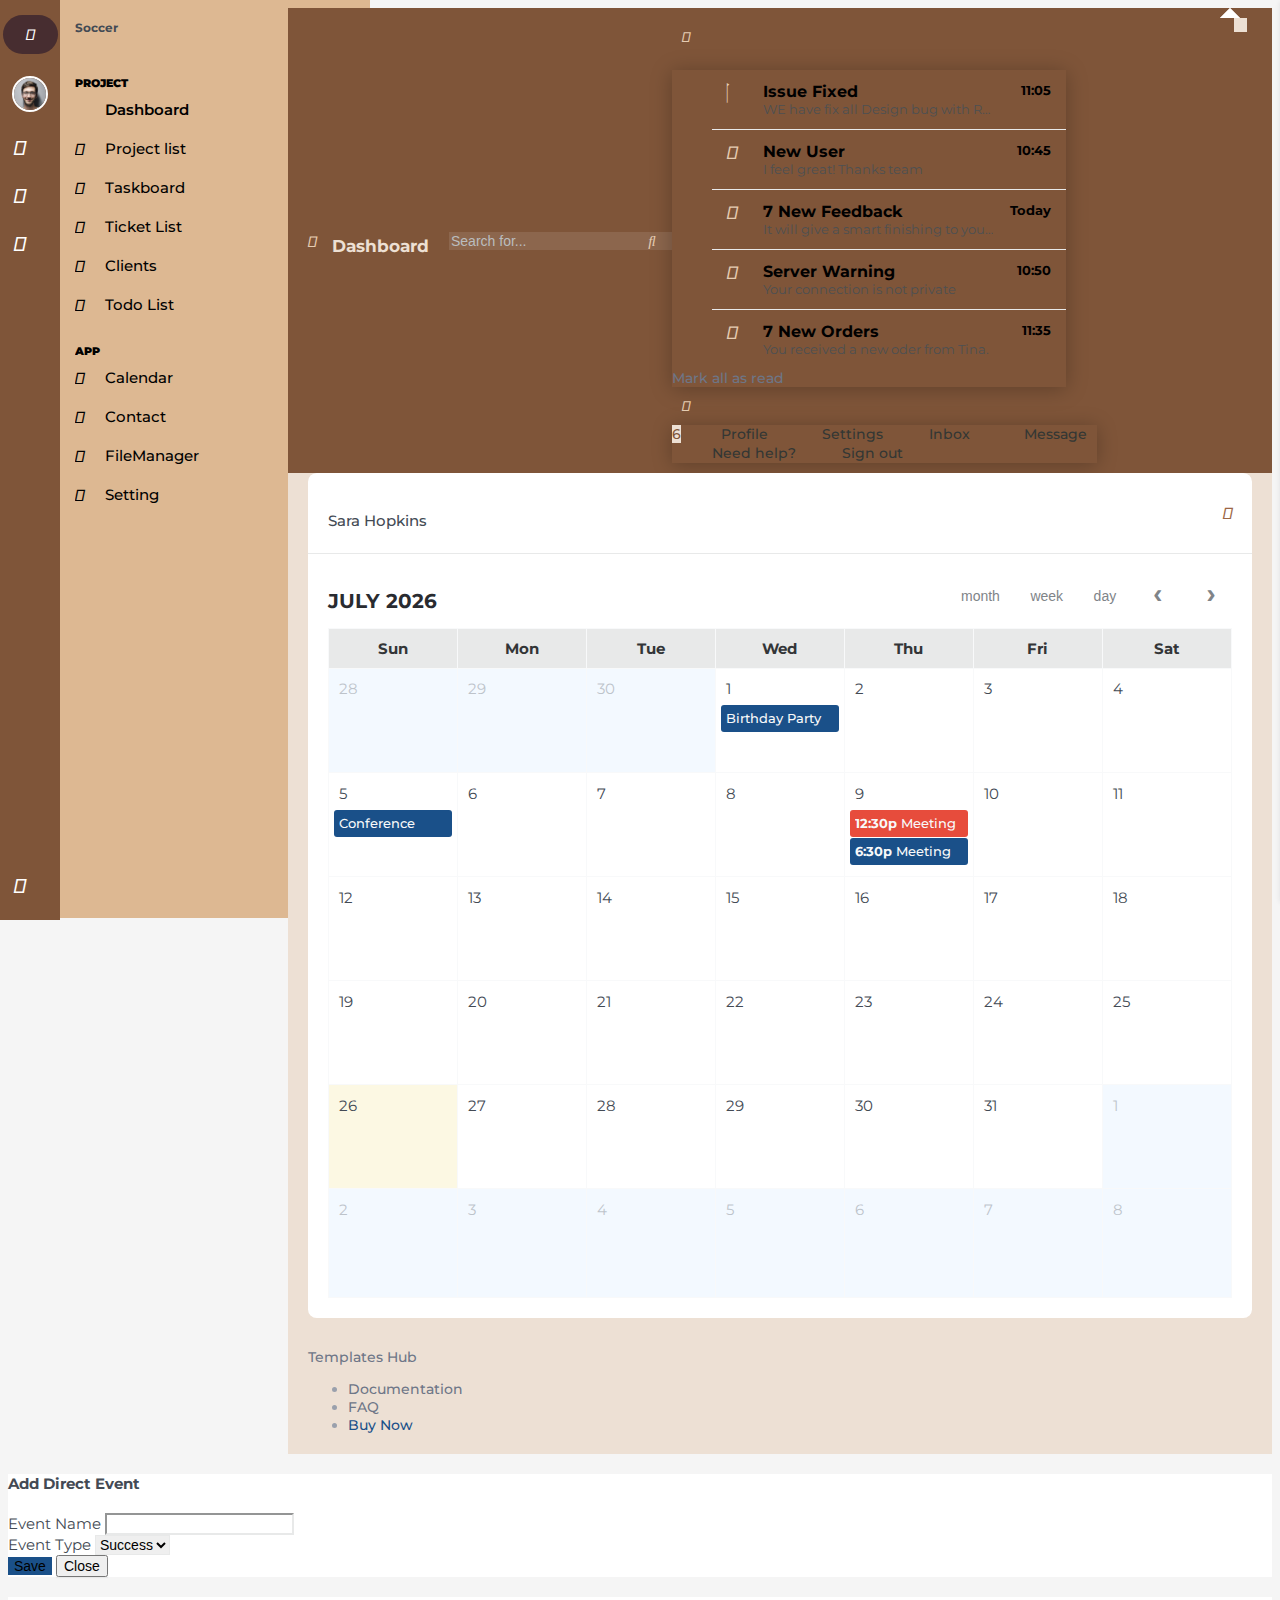
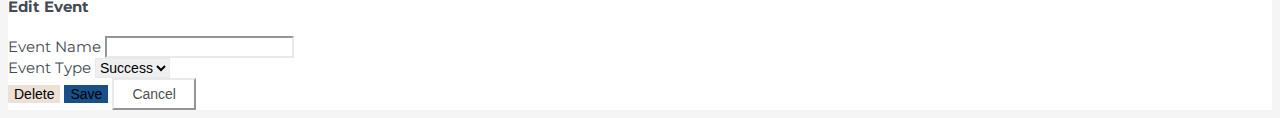
==== commit a33c547b: "updated htm template" ====
--- a/app-calendar.html
+++ b/app-calendar.html
@@ -54,15 +54,15 @@
 
                         <a href="app-filemanager.html" class="nav-link icon app_file xs-hide"><i
                                 class="far fa-folder"></i></a>
-                        <a href="javascript:void(0)" class="nav-link icon theme_btn xs-hide"><i
+                        <!-- <a href="javascript:void(0)" class="nav-link icon theme_btn xs-hide"><i
                                 class="fas fa-paint-brush" data-toggle="tooltip" data-placement="right"
-                                title="Themes"></i></a>
+                                title="Themes"></i></a> -->
                     </div>
                 </div>
                 <div class="hright">
                     <div class="dropdown">
-                        <a href="javascript:void(0)" class="nav-link icon settingbar"><i class="fas   fa-gear fa-spin"
-                                data-toggle="tooltip" data-placement="right" title="Settings"></i></a>
+                        <!-- <a href="javascript:void(0)" class="nav-link icon settingbar"><i class="fas   fa-gear fa-spin"
+                                data-toggle="tooltip" data-placement="right" title="Settings"></i></a> -->
                         <a href="javascript:void(0)" class="nav-link icon menu_toggle"><i
                                 class="fas  fa-align-left"></i></a>
                     </div>
